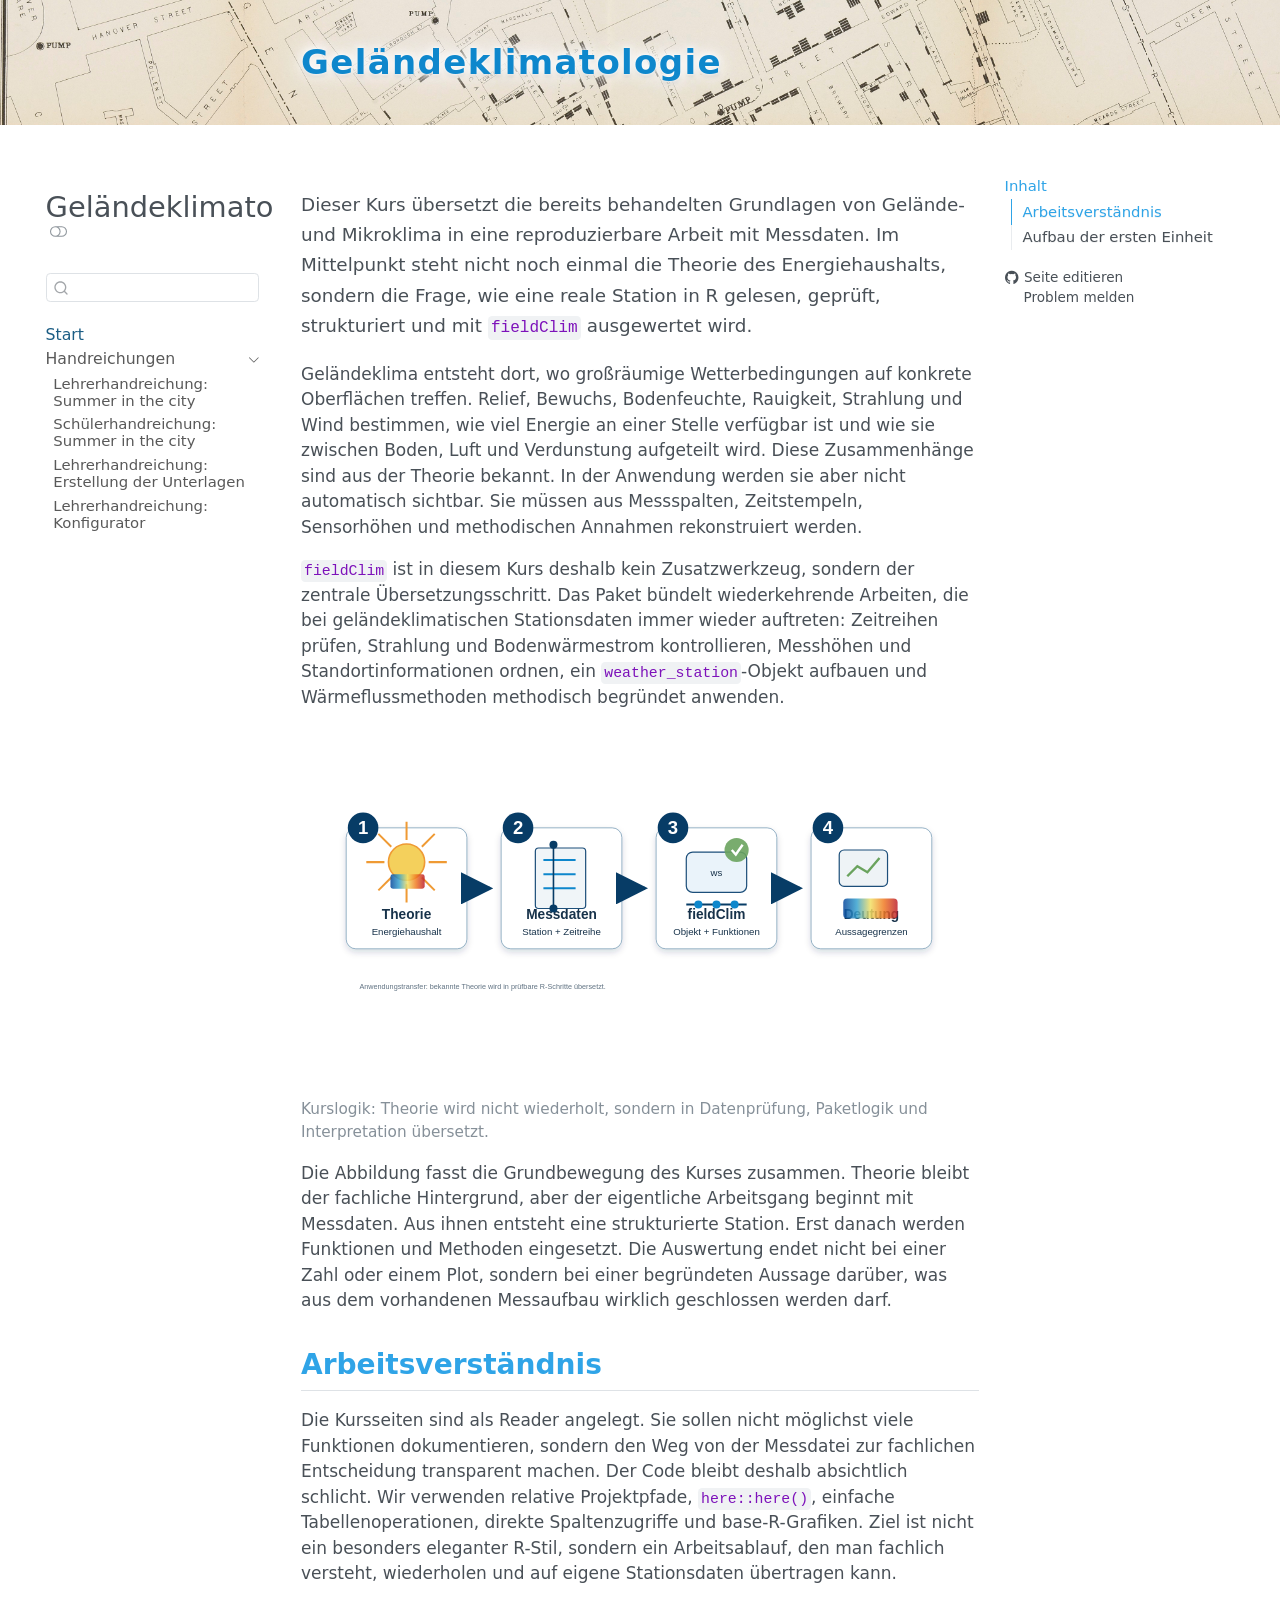
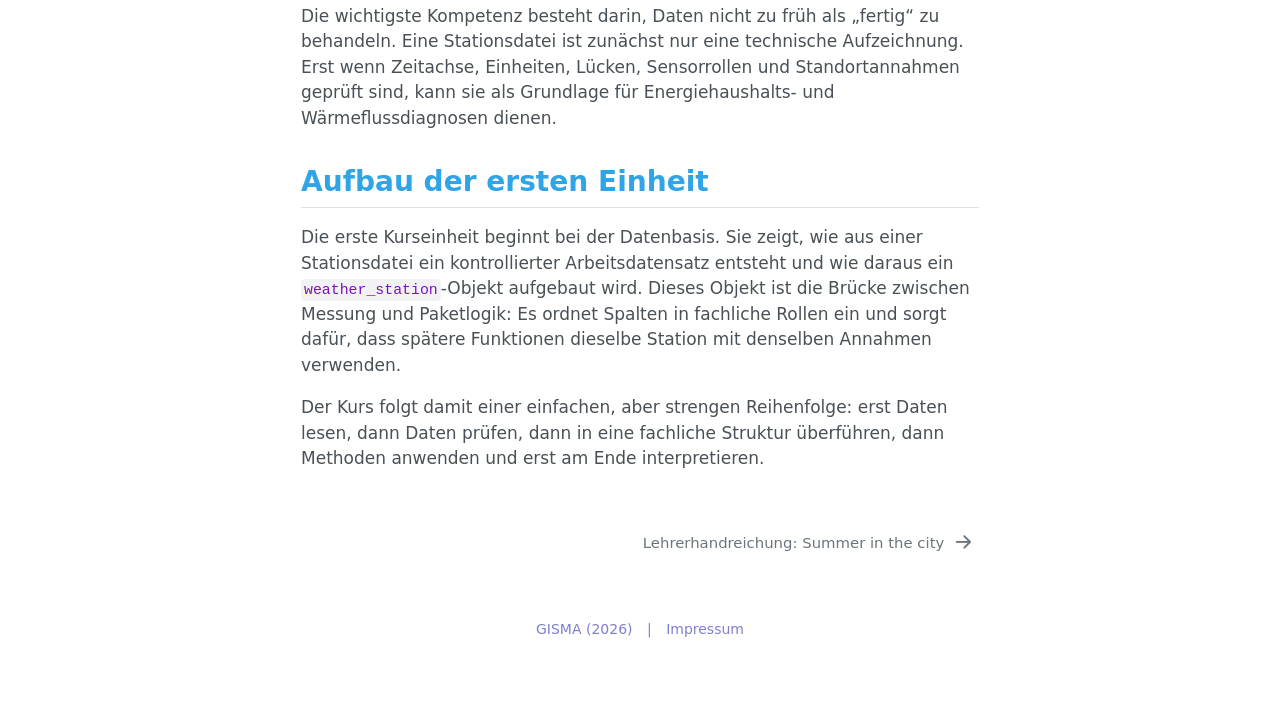
==== docs/index.html @ 9f6db278 "init2" ====
<!DOCTYPE html>
<html xmlns="http://www.w3.org/1999/xhtml" lang="de" xml:lang="de"><head>

<meta charset="utf-8">
<meta name="generator" content="quarto-1.8.26">

<meta name="viewport" content="width=device-width, initial-scale=1.0, user-scalable=yes">


<title>Geländeklimatologie</title>
<style>
code{white-space: pre-wrap;}
span.smallcaps{font-variant: small-caps;}
div.columns{display: flex; gap: min(4vw, 1.5em);}
div.column{flex: auto; overflow-x: auto;}
div.hanging-indent{margin-left: 1.5em; text-indent: -1.5em;}
ul.task-list{list-style: none;}
ul.task-list li input[type="checkbox"] {
  width: 0.8em;
  margin: 0 0.8em 0.2em -1em; /* quarto-specific, see https://github.com/quarto-dev/quarto-cli/issues/4556 */ 
  vertical-align: middle;
}
</style>


<script src="site_libs/quarto-nav/quarto-nav.js"></script>
<script src="site_libs/quarto-nav/headroom.min.js"></script>
<script src="site_libs/clipboard/clipboard.min.js"></script>
<script src="site_libs/quarto-search/autocomplete.umd.js"></script>
<script src="site_libs/quarto-search/fuse.min.js"></script>
<script src="site_libs/quarto-search/quarto-search.js"></script>
<meta name="quarto:offset" content="./">
<link href="./unit01/lehrerhandreichung_inhaltlich.html" rel="next">
<link href=".//images/logo.png" rel="icon" type="image/png">
<script src="site_libs/quarto-html/quarto.js" type="module"></script>
<script src="site_libs/quarto-html/tabsets/tabsets.js" type="module"></script>
<script src="site_libs/quarto-html/axe/axe-check.js" type="module"></script>
<script src="site_libs/quarto-html/popper.min.js"></script>
<script src="site_libs/quarto-html/tippy.umd.min.js"></script>
<script src="site_libs/quarto-html/anchor.min.js"></script>
<link href="site_libs/quarto-html/tippy.css" rel="stylesheet">
<link href="site_libs/quarto-html/quarto-syntax-highlighting-597958c53c93a607afca12fd375c57ed.css" rel="stylesheet" class="quarto-color-scheme" id="quarto-text-highlighting-styles">
<link href="site_libs/quarto-html/quarto-syntax-highlighting-dark-7ac2f9da8c2617a4fdd15004b4601015.css" rel="stylesheet" class="quarto-color-scheme quarto-color-alternate" id="quarto-text-highlighting-styles">
<link href="site_libs/quarto-html/quarto-syntax-highlighting-597958c53c93a607afca12fd375c57ed.css" rel="stylesheet" class="quarto-color-scheme-extra" id="quarto-text-highlighting-styles">
<script src="site_libs/bootstrap/bootstrap.min.js"></script>
<link href="site_libs/bootstrap/bootstrap-icons.css" rel="stylesheet">
<link href="site_libs/bootstrap/bootstrap-ff1c0b2f8310f0453cff04f36a6b9d09.min.css" rel="stylesheet" append-hash="true" class="quarto-color-scheme" id="quarto-bootstrap" data-mode="light">
<link href="site_libs/bootstrap/bootstrap-dark-c491359cee83905d50b347cb1f39f111.min.css" rel="stylesheet" append-hash="true" class="quarto-color-scheme quarto-color-alternate" id="quarto-bootstrap" data-mode="dark">
<link href="site_libs/bootstrap/bootstrap-ff1c0b2f8310f0453cff04f36a6b9d09.min.css" rel="stylesheet" append-hash="true" class="quarto-color-scheme-extra" id="quarto-bootstrap" data-mode="light">
<script id="quarto-search-options" type="application/json">{
  "location": "sidebar",
  "copy-button": false,
  "collapse-after": 3,
  "panel-placement": "start",
  "type": "textbox",
  "limit": 50,
  "keyboard-shortcut": [
    "f",
    "/",
    "s"
  ],
  "language": {
    "search-no-results-text": "Keine Treffer",
    "search-matching-documents-text": "Treffer",
    "search-copy-link-title": "Link in die Suche kopieren",
    "search-hide-matches-text": "Zusätzliche Treffer verbergen",
    "search-more-match-text": "weitere Treffer in diesem Dokument",
    "search-more-matches-text": "weitere Treffer in diesem Dokument",
    "search-clear-button-title": "Zurücksetzen",
    "search-text-placeholder": "",
    "search-detached-cancel-button-title": "Abbrechen",
    "search-submit-button-title": "Abschicken",
    "search-label": "Suchen"
  }
}</script>
<style>

      .quarto-title-block .quarto-title-banner h1,
      .quarto-title-block .quarto-title-banner h2,
      .quarto-title-block .quarto-title-banner h3,
      .quarto-title-block .quarto-title-banner h4,
      .quarto-title-block .quarto-title-banner h5,
      .quarto-title-block .quarto-title-banner h6
      {
        color: black;
      }

      .quarto-title-block .quarto-title-banner {
        color: black;
background-image: url(images/01-splash.jpg);
background-size: cover;
      }
</style>
<style>
  .footer-wrapper {
    position: relative;
  }
  .footer-banner {
    bottom: 0;
    left: 0;
    right: 0;
    height: 75px;
    text-align: center;
    line-height: 75px; /* Vertically centers text within the height */
    color: #0000A5;
    font-size: 14px; /* Smaller font size */
    z-index: 1000;
    overflow: hidden;
    background: url('../images/banner3.png') repeat-x; 
    opacity: 0.5;  /* Makes the image 50% fainter */
    
  }
    
  
  .footer-banner a {
    color: #0000A5; /* Dark red with 80% opacity */
    text-decoration: none;
    padding: 0 10px;
  }

</style>


<link rel="stylesheet" href="css/styles.css">
<meta property="og:title" content="Geländeklimatologie">
<meta property="og:description" content="Geländeklima, Mikroklima und fieldClim">
<meta property="og:image" content="https://ogerhub.github.io/summer-in-the-city/images/01-splash.jpg">
<meta property="og:site_name" content="Geländeklimatologie">
<meta name="twitter:title" content="Geländeklimatologie">
<meta name="twitter:description" content="Geländeklima, Mikroklima und fieldClim">
<meta name="twitter:image" content="https://ogerhub.github.io/summer-in-the-city/images/01-splash.jpg">
<meta name="twitter:creator" content="@gisma">
<meta name="twitter:card" content="summary_large_image">
</head>

<body class="nav-sidebar floating quarto-light"><script id="quarto-html-before-body" type="application/javascript">
    const toggleBodyColorMode = (bsSheetEl) => {
      const mode = bsSheetEl.getAttribute("data-mode");
      const bodyEl = window.document.querySelector("body");
      if (mode === "dark") {
        bodyEl.classList.add("quarto-dark");
        bodyEl.classList.remove("quarto-light");
      } else {
        bodyEl.classList.add("quarto-light");
        bodyEl.classList.remove("quarto-dark");
      }
    }
    const toggleBodyColorPrimary = () => {
      const bsSheetEl = window.document.querySelector("link#quarto-bootstrap:not([rel=disabled-stylesheet])");
      if (bsSheetEl) {
        toggleBodyColorMode(bsSheetEl);
      }
    }
    const setColorSchemeToggle = (alternate) => {
      const toggles = window.document.querySelectorAll('.quarto-color-scheme-toggle');
      for (let i=0; i < toggles.length; i++) {
        const toggle = toggles[i];
        if (toggle) {
          if (alternate) {
            toggle.classList.add("alternate");
          } else {
            toggle.classList.remove("alternate");
          }
        }
      }
    };
    const toggleColorMode = (alternate) => {
      // Switch the stylesheets
      const primaryStylesheets = window.document.querySelectorAll('link.quarto-color-scheme:not(.quarto-color-alternate)');
      const alternateStylesheets = window.document.querySelectorAll('link.quarto-color-scheme.quarto-color-alternate');
      manageTransitions('#quarto-margin-sidebar .nav-link', false);
      if (alternate) {
        // note: dark is layered on light, we don't disable primary!
        enableStylesheet(alternateStylesheets);
        for (const sheetNode of alternateStylesheets) {
          if (sheetNode.id === "quarto-bootstrap") {
            toggleBodyColorMode(sheetNode);
          }
        }
      } else {
        disableStylesheet(alternateStylesheets);
        enableStylesheet(primaryStylesheets)
        toggleBodyColorPrimary();
      }
      manageTransitions('#quarto-margin-sidebar .nav-link', true);
      // Switch the toggles
      setColorSchemeToggle(alternate)
      // Hack to workaround the fact that safari doesn't
      // properly recolor the scrollbar when toggling (#1455)
      if (navigator.userAgent.indexOf('Safari') > 0 && navigator.userAgent.indexOf('Chrome') == -1) {
        manageTransitions("body", false);
        window.scrollTo(0, 1);
        setTimeout(() => {
          window.scrollTo(0, 0);
          manageTransitions("body", true);
        }, 40);
      }
    }
    const disableStylesheet = (stylesheets) => {
      for (let i=0; i < stylesheets.length; i++) {
        const stylesheet = stylesheets[i];
        stylesheet.rel = 'disabled-stylesheet';
      }
    }
    const enableStylesheet = (stylesheets) => {
      for (let i=0; i < stylesheets.length; i++) {
        const stylesheet = stylesheets[i];
        if(stylesheet.rel !== 'stylesheet') { // for Chrome, which will still FOUC without this check
          stylesheet.rel = 'stylesheet';
        }
      }
    }
    const manageTransitions = (selector, allowTransitions) => {
      const els = window.document.querySelectorAll(selector);
      for (let i=0; i < els.length; i++) {
        const el = els[i];
        if (allowTransitions) {
          el.classList.remove('notransition');
        } else {
          el.classList.add('notransition');
        }
      }
    }
    const isFileUrl = () => {
      return window.location.protocol === 'file:';
    }
    const hasAlternateSentinel = () => {
      let styleSentinel = getColorSchemeSentinel();
      if (styleSentinel !== null) {
        return styleSentinel === "alternate";
      } else {
        return false;
      }
    }
    const setStyleSentinel = (alternate) => {
      const value = alternate ? "alternate" : "default";
      if (!isFileUrl()) {
        window.localStorage.setItem("quarto-color-scheme", value);
      } else {
        localAlternateSentinel = value;
      }
    }
    const getColorSchemeSentinel = () => {
      if (!isFileUrl()) {
        const storageValue = window.localStorage.getItem("quarto-color-scheme");
        return storageValue != null ? storageValue : localAlternateSentinel;
      } else {
        return localAlternateSentinel;
      }
    }
    const toggleGiscusIfUsed = (isAlternate, darkModeDefault) => {
      const baseTheme = document.querySelector('#giscus-base-theme')?.value ?? 'light';
      const alternateTheme = document.querySelector('#giscus-alt-theme')?.value ?? 'dark';
      let newTheme = '';
      if(authorPrefersDark) {
        newTheme = isAlternate ? baseTheme : alternateTheme;
      } else {
        newTheme = isAlternate ? alternateTheme : baseTheme;
      }
      const changeGiscusTheme = () => {
        // From: https://github.com/giscus/giscus/issues/336
        const sendMessage = (message) => {
          const iframe = document.querySelector('iframe.giscus-frame');
          if (!iframe) return;
          iframe.contentWindow.postMessage({ giscus: message }, 'https://giscus.app');
        }
        sendMessage({
          setConfig: {
            theme: newTheme
          }
        });
      }
      const isGiscussLoaded = window.document.querySelector('iframe.giscus-frame') !== null;
      if (isGiscussLoaded) {
        changeGiscusTheme();
      }
    };
    const authorPrefersDark = false;
    const darkModeDefault = authorPrefersDark;
      document.querySelector('link#quarto-text-highlighting-styles.quarto-color-scheme-extra').rel = 'disabled-stylesheet';
      document.querySelector('link#quarto-bootstrap.quarto-color-scheme-extra').rel = 'disabled-stylesheet';
    let localAlternateSentinel = darkModeDefault ? 'alternate' : 'default';
    // Dark / light mode switch
    window.quartoToggleColorScheme = () => {
      // Read the current dark / light value
      let toAlternate = !hasAlternateSentinel();
      toggleColorMode(toAlternate);
      setStyleSentinel(toAlternate);
      toggleGiscusIfUsed(toAlternate, darkModeDefault);
      window.dispatchEvent(new Event('resize'));
    };
    // Switch to dark mode if need be
    if (hasAlternateSentinel()) {
      toggleColorMode(true);
    } else {
      toggleColorMode(false);
    }
  </script>

<div id="quarto-search-results"></div>
  <header id="quarto-header" class="headroom fixed-top quarto-banner">
  <nav class="quarto-secondary-nav">
    <div class="container-fluid d-flex">
      <button type="button" class="quarto-btn-toggle btn" data-bs-toggle="collapse" role="button" data-bs-target=".quarto-sidebar-collapse-item" aria-controls="quarto-sidebar" aria-expanded="false" aria-label="Seitenleiste umschalten" onclick="if (window.quartoToggleHeadroom) { window.quartoToggleHeadroom(); }">
        <i class="bi bi-layout-text-sidebar-reverse"></i>
      </button>
        <a class="flex-grow-1 no-decor" role="navigation" data-bs-toggle="collapse" data-bs-target=".quarto-sidebar-collapse-item" aria-controls="quarto-sidebar" aria-expanded="false" aria-label="Seitenleiste umschalten" onclick="if (window.quartoToggleHeadroom) { window.quartoToggleHeadroom(); }">      
          <h1 class="quarto-secondary-nav-title">Geländeklimatologie</h1>
        </a>     
      <button type="button" class="btn quarto-search-button" aria-label="Suchen" onclick="window.quartoOpenSearch();">
        <i class="bi bi-search"></i>
      </button>
    </div>
  </nav>
</header>
<!-- content -->
<header id="title-block-header" class="quarto-title-block default page-columns page-full">
  <div class="quarto-title-banner page-columns page-full">
    <div class="quarto-title column-body">
      <h1 class="title d-none d-lg-block">Geländeklimatologie</h1>
                      </div>
  </div>
    
  
  <div class="quarto-title-meta">

      
    
      
    </div>
    
  
  </header><div id="quarto-content" class="quarto-container page-columns page-rows-contents page-layout-article">
<!-- sidebar -->
  <nav id="quarto-sidebar" class="sidebar collapse collapse-horizontal quarto-sidebar-collapse-item sidebar-navigation floating overflow-auto">
    <div class="pt-lg-2 mt-2 text-left sidebar-header">
    <div class="sidebar-title mb-0 py-0">
      <a href="./">Geländeklimatologie</a> 
        <div class="sidebar-tools-main">
  <a href="" class="quarto-color-scheme-toggle quarto-navigation-tool  px-1" onclick="window.quartoToggleColorScheme(); return false;" title="Dunkelmodus umschalten"><i class="bi"></i></a>
</div>
    </div>
      </div>
        <div class="mt-2 flex-shrink-0 align-items-center">
        <div class="sidebar-search">
        <div id="quarto-search" class="" title="Suchen"></div>
        </div>
        </div>
    <div class="sidebar-menu-container"> 
    <ul class="list-unstyled mt-1">
        <li class="sidebar-item">
  <div class="sidebar-item-container"> 
  <a href="./index.html" class="sidebar-item-text sidebar-link active">
 <span class="menu-text">Start</span></a>
  </div>
</li>
        <li class="sidebar-item sidebar-item-section">
      <div class="sidebar-item-container"> 
            <a class="sidebar-item-text sidebar-link text-start" data-bs-toggle="collapse" data-bs-target="#quarto-sidebar-section-1" role="navigation" aria-expanded="true">
 <span class="menu-text">Handreichungen</span></a>
          <a class="sidebar-item-toggle text-start" data-bs-toggle="collapse" data-bs-target="#quarto-sidebar-section-1" role="navigation" aria-expanded="true" aria-label="Abschnitt umschalten">
            <i class="bi bi-chevron-right ms-2"></i>
          </a> 
      </div>
      <ul id="quarto-sidebar-section-1" class="collapse list-unstyled sidebar-section depth1 show">  
          <li class="sidebar-item">
  <div class="sidebar-item-container"> 
  <a href="./unit01/lehrerhandreichung_inhaltlich.html" class="sidebar-item-text sidebar-link">
 <span class="menu-text">Lehrerhandreichung: Summer in the city</span></a>
  </div>
</li>
          <li class="sidebar-item">
  <div class="sidebar-item-container"> 
  <a href="./unit01/schuelerseite_lst_stadtklima.html" class="sidebar-item-text sidebar-link">
 <span class="menu-text">Schülerhandreichung: Summer in the city</span></a>
  </div>
</li>
          <li class="sidebar-item">
  <div class="sidebar-item-container"> 
  <a href="./unit01/lehrerhandreichung_technisch.html" class="sidebar-item-text sidebar-link">
 <span class="menu-text">Lehrerhandreichung: Erstellung der Unterlagen</span></a>
  </div>
</li>
          <li class="sidebar-item">
  <div class="sidebar-item-container"> 
  <a href="./unit01/konfigurator_lst_paket.html" class="sidebar-item-text sidebar-link">
 <span class="menu-text">Lehrerhandreichung: Konfigurator</span></a>
  </div>
</li>
      </ul>
  </li>
    </ul>
    </div>
</nav>
<div id="quarto-sidebar-glass" class="quarto-sidebar-collapse-item" data-bs-toggle="collapse" data-bs-target=".quarto-sidebar-collapse-item"></div>
<!-- margin-sidebar -->
    <div id="quarto-margin-sidebar" class="sidebar margin-sidebar">
        <nav id="TOC" role="doc-toc" class="toc-active">
    <h2 id="toc-title">Inhalt</h2>
   
  <ul>
  <li><a href="#arbeitsverständnis" id="toc-arbeitsverständnis" class="nav-link active" data-scroll-target="#arbeitsverständnis">Arbeitsverständnis</a></li>
  <li><a href="#aufbau-der-ersten-einheit" id="toc-aufbau-der-ersten-einheit" class="nav-link" data-scroll-target="#aufbau-der-ersten-einheit">Aufbau der ersten Einheit</a></li>
  </ul>
<div class="toc-actions"><ul><li><a href="https://github.com/ogerhub/summer-in-the-city/edit/main/index.qmd" class="toc-action"><i class="bi bi-github"></i>Seite editieren</a></li><li><a href="https://github.com/ogerhub/summer-in-the-city/issues/new" class="toc-action"><i class="bi empty"></i>Problem melden</a></li></ul></div></nav>
    </div>
<!-- main -->
<main class="content quarto-banner-title-block" id="quarto-document-content">






<div class="reader-lead">
<p>Dieser Kurs übersetzt die bereits behandelten Grundlagen von Gelände- und Mikroklima in eine reproduzierbare Arbeit mit Messdaten. Im Mittelpunkt steht nicht noch einmal die Theorie des Energiehaushalts, sondern die Frage, wie eine reale Station in R gelesen, geprüft, strukturiert und mit <code>fieldClim</code> ausgewertet wird.</p>
</div>
<p>Geländeklima entsteht dort, wo großräumige Wetterbedingungen auf konkrete Oberflächen treffen. Relief, Bewuchs, Bodenfeuchte, Rauigkeit, Strahlung und Wind bestimmen, wie viel Energie an einer Stelle verfügbar ist und wie sie zwischen Boden, Luft und Verdunstung aufgeteilt wird. Diese Zusammenhänge sind aus der Theorie bekannt. In der Anwendung werden sie aber nicht automatisch sichtbar. Sie müssen aus Messspalten, Zeitstempeln, Sensorhöhen und methodischen Annahmen rekonstruiert werden.</p>
<p><code>fieldClim</code> ist in diesem Kurs deshalb kein Zusatzwerkzeug, sondern der zentrale Übersetzungsschritt. Das Paket bündelt wiederkehrende Arbeiten, die bei geländeklimatischen Stationsdaten immer wieder auftreten: Zeitreihen prüfen, Strahlung und Bodenwärmestrom kontrollieren, Messhöhen und Standortinformationen ordnen, ein <code>weather_station</code>-Objekt aufbauen und Wärmeflussmethoden methodisch begründet anwenden.</p>
<div class="quarto-figure quarto-figure-center">
<figure class="figure">
<p><img src="images/figures/fig00_kurslogik.svg" class="img-fluid figure-img" style="width:95.0%"></p>
<figcaption>Kurslogik: Theorie wird nicht wiederholt, sondern in Datenprüfung, Paketlogik und Interpretation übersetzt.</figcaption>
</figure>
</div>
<p>Die Abbildung fasst die Grundbewegung des Kurses zusammen. Theorie bleibt der fachliche Hintergrund, aber der eigentliche Arbeitsgang beginnt mit Messdaten. Aus ihnen entsteht eine strukturierte Station. Erst danach werden Funktionen und Methoden eingesetzt. Die Auswertung endet nicht bei einer Zahl oder einem Plot, sondern bei einer begründeten Aussage darüber, was aus dem vorhandenen Messaufbau wirklich geschlossen werden darf.</p>
<section id="arbeitsverständnis" class="level2">
<h2 class="anchored" data-anchor-id="arbeitsverständnis">Arbeitsverständnis</h2>
<p>Die Kursseiten sind als Reader angelegt. Sie sollen nicht möglichst viele Funktionen dokumentieren, sondern den Weg von der Messdatei zur fachlichen Entscheidung transparent machen. Der Code bleibt deshalb absichtlich schlicht. Wir verwenden relative Projektpfade, <code>here::here()</code>, einfache Tabellenoperationen, direkte Spaltenzugriffe und base-R-Grafiken. Ziel ist nicht ein besonders eleganter R-Stil, sondern ein Arbeitsablauf, den man fachlich versteht, wiederholen und auf eigene Stationsdaten übertragen kann.</p>
<p>Die wichtigste Kompetenz besteht darin, Daten nicht zu früh als „fertig“ zu behandeln. Eine Stationsdatei ist zunächst nur eine technische Aufzeichnung. Erst wenn Zeitachse, Einheiten, Lücken, Sensorrollen und Standortannahmen geprüft sind, kann sie als Grundlage für Energiehaushalts- und Wärmeflussdiagnosen dienen.</p>
</section>
<section id="aufbau-der-ersten-einheit" class="level2">
<h2 class="anchored" data-anchor-id="aufbau-der-ersten-einheit">Aufbau der ersten Einheit</h2>
<p>Die erste Kurseinheit beginnt bei der Datenbasis. Sie zeigt, wie aus einer Stationsdatei ein kontrollierter Arbeitsdatensatz entsteht und wie daraus ein <code>weather_station</code>-Objekt aufgebaut wird. Dieses Objekt ist die Brücke zwischen Messung und Paketlogik: Es ordnet Spalten in fachliche Rollen ein und sorgt dafür, dass spätere Funktionen dieselbe Station mit denselben Annahmen verwenden.</p>
<p>Der Kurs folgt damit einer einfachen, aber strengen Reihenfolge: erst Daten lesen, dann Daten prüfen, dann in eine fachliche Struktur überführen, dann Methoden anwenden und erst am Ende interpretieren.</p>


</section>

</main> <!-- /main -->
<div class="footer-banner">

    <a href="https://gisma-courses.github.io/gc/" target="_blank">GISMA (2026)</a> |
    <a href="../unit00/impressum.html" target="_blank">Impressum</a>

</div>


<script id="quarto-html-after-body" type="application/javascript">
  window.document.addEventListener("DOMContentLoaded", function (event) {
    // Ensure there is a toggle, if there isn't float one in the top right
    if (window.document.querySelector('.quarto-color-scheme-toggle') === null) {
      const a = window.document.createElement('a');
      a.classList.add('top-right');
      a.classList.add('quarto-color-scheme-toggle');
      a.href = "";
      a.onclick = function() { try { window.quartoToggleColorScheme(); } catch {} return false; };
      const i = window.document.createElement("i");
      i.classList.add('bi');
      a.appendChild(i);
      window.document.body.appendChild(a);
    }
    setColorSchemeToggle(hasAlternateSentinel())
    const icon = "";
    const anchorJS = new window.AnchorJS();
    anchorJS.options = {
      placement: 'right',
      icon: icon
    };
    anchorJS.add('.anchored');
    const isCodeAnnotation = (el) => {
      for (const clz of el.classList) {
        if (clz.startsWith('code-annotation-')) {                     
          return true;
        }
      }
      return false;
    }
    const onCopySuccess = function(e) {
      // button target
      const button = e.trigger;
      // don't keep focus
      button.blur();
      // flash "checked"
      button.classList.add('code-copy-button-checked');
      var currentTitle = button.getAttribute("title");
      button.setAttribute("title", "Kopiert");
      let tooltip;
      if (window.bootstrap) {
        button.setAttribute("data-bs-toggle", "tooltip");
        button.setAttribute("data-bs-placement", "left");
        button.setAttribute("data-bs-title", "Kopiert");
        tooltip = new bootstrap.Tooltip(button, 
          { trigger: "manual", 
            customClass: "code-copy-button-tooltip",
            offset: [0, -8]});
        tooltip.show();    
      }
      setTimeout(function() {
        if (tooltip) {
          tooltip.hide();
          button.removeAttribute("data-bs-title");
          button.removeAttribute("data-bs-toggle");
          button.removeAttribute("data-bs-placement");
        }
        button.setAttribute("title", currentTitle);
        button.classList.remove('code-copy-button-checked');
      }, 1000);
      // clear code selection
      e.clearSelection();
    }
    const getTextToCopy = function(trigger) {
      const outerScaffold = trigger.parentElement.cloneNode(true);
      const codeEl = outerScaffold.querySelector('code');
      for (const childEl of codeEl.children) {
        if (isCodeAnnotation(childEl)) {
          childEl.remove();
        }
      }
      return codeEl.innerText;
    }
    const clipboard = new window.ClipboardJS('.code-copy-button:not([data-in-quarto-modal])', {
      text: getTextToCopy
    });
    clipboard.on('success', onCopySuccess);
    if (window.document.getElementById('quarto-embedded-source-code-modal')) {
      const clipboardModal = new window.ClipboardJS('.code-copy-button[data-in-quarto-modal]', {
        text: getTextToCopy,
        container: window.document.getElementById('quarto-embedded-source-code-modal')
      });
      clipboardModal.on('success', onCopySuccess);
    }
      var localhostRegex = new RegExp(/^(?:http|https):\/\/localhost\:?[0-9]*\//);
      var mailtoRegex = new RegExp(/^mailto:/);
        var filterRegex = new RegExp("https:\/\/ogerhub\.github\.io\/summer-in-the-city");
      var isInternal = (href) => {
          return filterRegex.test(href) || localhostRegex.test(href) || mailtoRegex.test(href);
      }
      // Inspect non-navigation links and adorn them if external
     var links = window.document.querySelectorAll('a[href]:not(.nav-link):not(.navbar-brand):not(.toc-action):not(.sidebar-link):not(.sidebar-item-toggle):not(.pagination-link):not(.no-external):not([aria-hidden]):not(.dropdown-item):not(.quarto-navigation-tool):not(.about-link)');
      for (var i=0; i<links.length; i++) {
        const link = links[i];
        if (!isInternal(link.href)) {
          // undo the damage that might have been done by quarto-nav.js in the case of
          // links that we want to consider external
          if (link.dataset.originalHref !== undefined) {
            link.href = link.dataset.originalHref;
          }
            // target, if specified
            link.setAttribute("target", "_blank");
            if (link.getAttribute("rel") === null) {
              link.setAttribute("rel", "noopener");
            }
        }
      }
    function tippyHover(el, contentFn, onTriggerFn, onUntriggerFn) {
      const config = {
        allowHTML: true,
        maxWidth: 500,
        delay: 100,
        arrow: false,
        appendTo: function(el) {
            return el.parentElement;
        },
        interactive: true,
        interactiveBorder: 10,
        theme: 'quarto',
        placement: 'bottom-start',
      };
      if (contentFn) {
        config.content = contentFn;
      }
      if (onTriggerFn) {
        config.onTrigger = onTriggerFn;
      }
      if (onUntriggerFn) {
        config.onUntrigger = onUntriggerFn;
      }
      window.tippy(el, config); 
    }
    const noterefs = window.document.querySelectorAll('a[role="doc-noteref"]');
    for (var i=0; i<noterefs.length; i++) {
      const ref = noterefs[i];
      tippyHover(ref, function() {
        // use id or data attribute instead here
        let href = ref.getAttribute('data-footnote-href') || ref.getAttribute('href');
        try { href = new URL(href).hash; } catch {}
        const id = href.replace(/^#\/?/, "");
        const note = window.document.getElementById(id);
        if (note) {
          return note.innerHTML;
        } else {
          return "";
        }
      });
    }
    const xrefs = window.document.querySelectorAll('a.quarto-xref');
    const processXRef = (id, note) => {
      // Strip column container classes
      const stripColumnClz = (el) => {
        el.classList.remove("page-full", "page-columns");
        if (el.children) {
          for (const child of el.children) {
            stripColumnClz(child);
          }
        }
      }
      stripColumnClz(note)
      if (id === null || id.startsWith('sec-')) {
        // Special case sections, only their first couple elements
        const container = document.createElement("div");
        if (note.children && note.children.length > 2) {
          container.appendChild(note.children[0].cloneNode(true));
          for (let i = 1; i < note.children.length; i++) {
            const child = note.children[i];
            if (child.tagName === "P" && child.innerText === "") {
              continue;
            } else {
              container.appendChild(child.cloneNode(true));
              break;
            }
          }
          if (window.Quarto?.typesetMath) {
            window.Quarto.typesetMath(container);
          }
          return container.innerHTML
        } else {
          if (window.Quarto?.typesetMath) {
            window.Quarto.typesetMath(note);
          }
          return note.innerHTML;
        }
      } else {
        // Remove any anchor links if they are present
        const anchorLink = note.querySelector('a.anchorjs-link');
        if (anchorLink) {
          anchorLink.remove();
        }
        if (window.Quarto?.typesetMath) {
          window.Quarto.typesetMath(note);
        }
        if (note.classList.contains("callout")) {
          return note.outerHTML;
        } else {
          return note.innerHTML;
        }
      }
    }
    for (var i=0; i<xrefs.length; i++) {
      const xref = xrefs[i];
      tippyHover(xref, undefined, function(instance) {
        instance.disable();
        let url = xref.getAttribute('href');
        let hash = undefined; 
        if (url.startsWith('#')) {
          hash = url;
        } else {
          try { hash = new URL(url).hash; } catch {}
        }
        if (hash) {
          const id = hash.replace(/^#\/?/, "");
          const note = window.document.getElementById(id);
          if (note !== null) {
            try {
              const html = processXRef(id, note.cloneNode(true));
              instance.setContent(html);
            } finally {
              instance.enable();
              instance.show();
            }
          } else {
            // See if we can fetch this
            fetch(url.split('#')[0])
            .then(res => res.text())
            .then(html => {
              const parser = new DOMParser();
              const htmlDoc = parser.parseFromString(html, "text/html");
              const note = htmlDoc.getElementById(id);
              if (note !== null) {
                const html = processXRef(id, note);
                instance.setContent(html);
              } 
            }).finally(() => {
              instance.enable();
              instance.show();
            });
          }
        } else {
          // See if we can fetch a full url (with no hash to target)
          // This is a special case and we should probably do some content thinning / targeting
          fetch(url)
          .then(res => res.text())
          .then(html => {
            const parser = new DOMParser();
            const htmlDoc = parser.parseFromString(html, "text/html");
            const note = htmlDoc.querySelector('main.content');
            if (note !== null) {
              // This should only happen for chapter cross references
              // (since there is no id in the URL)
              // remove the first header
              if (note.children.length > 0 && note.children[0].tagName === "HEADER") {
                note.children[0].remove();
              }
              const html = processXRef(null, note);
              instance.setContent(html);
            } 
          }).finally(() => {
            instance.enable();
            instance.show();
          });
        }
      }, function(instance) {
      });
    }
        let selectedAnnoteEl;
        const selectorForAnnotation = ( cell, annotation) => {
          let cellAttr = 'data-code-cell="' + cell + '"';
          let lineAttr = 'data-code-annotation="' +  annotation + '"';
          const selector = 'span[' + cellAttr + '][' + lineAttr + ']';
          return selector;
        }
        const selectCodeLines = (annoteEl) => {
          const doc = window.document;
          const targetCell = annoteEl.getAttribute("data-target-cell");
          const targetAnnotation = annoteEl.getAttribute("data-target-annotation");
          const annoteSpan = window.document.querySelector(selectorForAnnotation(targetCell, targetAnnotation));
          const lines = annoteSpan.getAttribute("data-code-lines").split(",");
          const lineIds = lines.map((line) => {
            return targetCell + "-" + line;
          })
          let top = null;
          let height = null;
          let parent = null;
          if (lineIds.length > 0) {
              //compute the position of the single el (top and bottom and make a div)
              const el = window.document.getElementById(lineIds[0]);
              top = el.offsetTop;
              height = el.offsetHeight;
              parent = el.parentElement.parentElement;
            if (lineIds.length > 1) {
              const lastEl = window.document.getElementById(lineIds[lineIds.length - 1]);
              const bottom = lastEl.offsetTop + lastEl.offsetHeight;
              height = bottom - top;
            }
            if (top !== null && height !== null && parent !== null) {
              // cook up a div (if necessary) and position it 
              let div = window.document.getElementById("code-annotation-line-highlight");
              if (div === null) {
                div = window.document.createElement("div");
                div.setAttribute("id", "code-annotation-line-highlight");
                div.style.position = 'absolute';
                parent.appendChild(div);
              }
              div.style.top = top - 2 + "px";
              div.style.height = height + 4 + "px";
              div.style.left = 0;
              let gutterDiv = window.document.getElementById("code-annotation-line-highlight-gutter");
              if (gutterDiv === null) {
                gutterDiv = window.document.createElement("div");
                gutterDiv.setAttribute("id", "code-annotation-line-highlight-gutter");
                gutterDiv.style.position = 'absolute';
                const codeCell = window.document.getElementById(targetCell);
                const gutter = codeCell.querySelector('.code-annotation-gutter');
                gutter.appendChild(gutterDiv);
              }
              gutterDiv.style.top = top - 2 + "px";
              gutterDiv.style.height = height + 4 + "px";
            }
            selectedAnnoteEl = annoteEl;
          }
        };
        const unselectCodeLines = () => {
          const elementsIds = ["code-annotation-line-highlight", "code-annotation-line-highlight-gutter"];
          elementsIds.forEach((elId) => {
            const div = window.document.getElementById(elId);
            if (div) {
              div.remove();
            }
          });
          selectedAnnoteEl = undefined;
        };
          // Handle positioning of the toggle
      window.addEventListener(
        "resize",
        throttle(() => {
          elRect = undefined;
          if (selectedAnnoteEl) {
            selectCodeLines(selectedAnnoteEl);
          }
        }, 10)
      );
      function throttle(fn, ms) {
      let throttle = false;
      let timer;
        return (...args) => {
          if(!throttle) { // first call gets through
              fn.apply(this, args);
              throttle = true;
          } else { // all the others get throttled
              if(timer) clearTimeout(timer); // cancel #2
              timer = setTimeout(() => {
                fn.apply(this, args);
                timer = throttle = false;
              }, ms);
          }
        };
      }
        // Attach click handler to the DT
        const annoteDls = window.document.querySelectorAll('dt[data-target-cell]');
        for (const annoteDlNode of annoteDls) {
          annoteDlNode.addEventListener('click', (event) => {
            const clickedEl = event.target;
            if (clickedEl !== selectedAnnoteEl) {
              unselectCodeLines();
              const activeEl = window.document.querySelector('dt[data-target-cell].code-annotation-active');
              if (activeEl) {
                activeEl.classList.remove('code-annotation-active');
              }
              selectCodeLines(clickedEl);
              clickedEl.classList.add('code-annotation-active');
            } else {
              // Unselect the line
              unselectCodeLines();
              clickedEl.classList.remove('code-annotation-active');
            }
          });
        }
    const findCites = (el) => {
      const parentEl = el.parentElement;
      if (parentEl) {
        const cites = parentEl.dataset.cites;
        if (cites) {
          return {
            el,
            cites: cites.split(' ')
          };
        } else {
          return findCites(el.parentElement)
        }
      } else {
        return undefined;
      }
    };
    var bibliorefs = window.document.querySelectorAll('a[role="doc-biblioref"]');
    for (var i=0; i<bibliorefs.length; i++) {
      const ref = bibliorefs[i];
      const citeInfo = findCites(ref);
      if (citeInfo) {
        tippyHover(citeInfo.el, function() {
          var popup = window.document.createElement('div');
          citeInfo.cites.forEach(function(cite) {
            var citeDiv = window.document.createElement('div');
            citeDiv.classList.add('hanging-indent');
            citeDiv.classList.add('csl-entry');
            var biblioDiv = window.document.getElementById('ref-' + cite);
            if (biblioDiv) {
              citeDiv.innerHTML = biblioDiv.innerHTML;
            }
            popup.appendChild(citeDiv);
          });
          return popup.innerHTML;
        });
      }
    }
  });
  </script>
<nav class="page-navigation">
  <div class="nav-page nav-page-previous">
  </div>
  <div class="nav-page nav-page-next">
      <a href="./unit01/lehrerhandreichung_inhaltlich.html" class="pagination-link" aria-label="Lehrerhandreichung: Summer in the city">
        <span class="nav-page-text">Lehrerhandreichung: Summer in the city</span> <i class="bi bi-arrow-right-short"></i>
      </a>
  </div>
</nav>
</div> <!-- /content -->




<footer class="footer"><div class="nav-footer"><div class="nav-footer-center"><div class="toc-actions d-sm-block d-md-none"><ul><li><a href="https://github.com/ogerhub/summer-in-the-city/edit/main/index.qmd" class="toc-action"><i class="bi bi-github"></i>Seite editieren</a></li><li><a href="https://github.com/ogerhub/summer-in-the-city/issues/new" class="toc-action"><i class="bi empty"></i>Problem melden</a></li></ul></div></div></div></footer></body></html>
---- docs/site_libs/quarto-html/tippy.css ----
.tippy-box[data-animation=fade][data-state=hidden]{opacity:0}[data-tippy-root]{max-width:calc(100vw - 10px)}.tippy-box{position:relative;background-color:#333;color:#fff;border-radius:4px;font-size:14px;line-height:1.4;white-space:normal;outline:0;transition-property:transform,visibility,opacity}.tippy-box[data-placement^=top]>.tippy-arrow{bottom:0}.tippy-box[data-placement^=top]>.tippy-arrow:before{bottom:-7px;left:0;border-width:8px 8px 0;border-top-color:initial;transform-origin:center top}.tippy-box[data-placement^=bottom]>.tippy-arrow{top:0}.tippy-box[data-placement^=bottom]>.tippy-arrow:before{top:-7px;left:0;border-width:0 8px 8px;border-bottom-color:initial;transform-origin:center bottom}.tippy-box[data-placement^=left]>.tippy-arrow{right:0}.tippy-box[data-placement^=left]>.tippy-arrow:before{border-width:8px 0 8px 8px;border-left-color:initial;right:-7px;transform-origin:center left}.tippy-box[data-placement^=right]>.tippy-arrow{left:0}.tippy-box[data-placement^=right]>.tippy-arrow:before{left:-7px;border-width:8px 8px 8px 0;border-right-color:initial;transform-origin:center right}.tippy-box[data-inertia][data-state=visible]{transition-timing-function:cubic-bezier(.54,1.5,.38,1.11)}.tippy-arrow{width:16px;height:16px;color:#333}.tippy-arrow:before{content:"";position:absolute;border-color:transparent;border-style:solid}.tippy-content{position:relative;padding:5px 9px;z-index:1}
---- docs/site_libs/quarto-html/quarto-syntax-highlighting-597958c53c93a607afca12fd375c57ed.css ----
/* quarto syntax highlight colors */
:root {
  --quarto-hl-al-color: #ff5555;
  --quarto-hl-an-color: #6a737d;
  --quarto-hl-at-color: #d73a49;
  --quarto-hl-bn-color: #005cc5;
  --quarto-hl-bu-color: #d73a49;
  --quarto-hl-ch-color: #032f62;
  --quarto-hl-co-color: #6a737d;
  --quarto-hl-cv-color: #6a737d;
  --quarto-hl-cn-color: #005cc5;
  --quarto-hl-cf-color: #d73a49;
  --quarto-hl-dt-color: #d73a49;
  --quarto-hl-dv-color: #005cc5;
  --quarto-hl-do-color: #6a737d;
  --quarto-hl-er-color: #ff5555;
  --quarto-hl-ex-color: #d73a49;
  --quarto-hl-fl-color: #005cc5;
  --quarto-hl-fu-color: #6f42c1;
  --quarto-hl-im-color: #032f62;
  --quarto-hl-in-color: #6a737d;
  --quarto-hl-kw-color: #d73a49;
  --quarto-hl-op-color: #24292e;
  --quarto-hl-pp-color: #d73a49;
  --quarto-hl-re-color: #6a737d;
  --quarto-hl-sc-color: #005cc5;
  --quarto-hl-ss-color: #032f62;
  --quarto-hl-st-color: #032f62;
  --quarto-hl-va-color: #e36209;
  --quarto-hl-vs-color: #032f62;
  --quarto-hl-wa-color: #ff5555;
}

/* other quarto variables */
:root {
  --quarto-font-monospace: SFMono-Regular, Menlo, Monaco, Consolas, "Liberation Mono", "Courier New", monospace;
}

/* syntax highlight based on Pandoc's rules */
pre > code.sourceCode > span {
  color: #24292e;
}

code.sourceCode > span {
  color: #24292e;
}

div.sourceCode,
div.sourceCode pre.sourceCode {
  color: #24292e;
}

/* Normal */
code span {
  color: #24292e;
}

/* Alert */
code span.al {
  font-weight: bold;
  color: #ff5555;
}

/* Annotation */
code span.an {
  color: #6a737d;
}

/* Attribute */
code span.at {
  color: #d73a49;
}

/* BaseN */
code span.bn {
  color: #005cc5;
}

/* BuiltIn */
code span.bu {
  color: #d73a49;
}

/* ControlFlow */
code span.cf {
  color: #d73a49;
}

/* Char */
code span.ch {
  color: #032f62;
}

/* Constant */
code span.cn {
  color: #005cc5;
}

/* Comment */
code span.co {
  color: #6a737d;
}

/* CommentVar */
code span.cv {
  color: #6a737d;
}

/* Documentation */
code span.do {
  color: #6a737d;
}

/* DataType */
code span.dt {
  color: #d73a49;
}

/* DecVal */
code span.dv {
  color: #005cc5;
}

/* Error */
code span.er {
  color: #ff5555;
  text-decoration: underline;
}

/* Extension */
code span.ex {
  font-weight: bold;
  color: #d73a49;
}

/* Float */
code span.fl {
  color: #005cc5;
}

/* Function */
code span.fu {
  color: #6f42c1;
}

/* Import */
code span.im {
  color: #032f62;
}

/* Information */
code span.in {
  color: #6a737d;
}

/* Keyword */
code span.kw {
  color: #d73a49;
}

/* Operator */
code span.op {
  color: #24292e;
}

/* Preprocessor */
code span.pp {
  color: #d73a49;
}

/* RegionMarker */
code span.re {
  color: #6a737d;
}

/* SpecialChar */
code span.sc {
  color: #005cc5;
}

/* SpecialString */
code span.ss {
  color: #032f62;
}

/* String */
code span.st {
  color: #032f62;
}

/* Variable */
code span.va {
  color: #e36209;
}

/* VerbatimString */
code span.vs {
  color: #032f62;
}

/* Warning */
code span.wa {
  color: #ff5555;
}

.prevent-inlining {
  content: "</";
}

/*# sourceMappingURL=66e7f55fcf14ffca7aa1b791d8228cd1.css.map */
---- docs/site_libs/quarto-html/quarto-syntax-highlighting-dark-7ac2f9da8c2617a4fdd15004b4601015.css ----
/* quarto syntax highlight colors */
:root {
  --quarto-hl-al-color: #ff5555;
  --quarto-hl-an-color: #6a737d;
  --quarto-hl-at-color: #f97583;
  --quarto-hl-bn-color: #79b8ff;
  --quarto-hl-bu-color: #f97583;
  --quarto-hl-ch-color: #9ecbff;
  --quarto-hl-co-color: #6a737d;
  --quarto-hl-cv-color: #6a737d;
  --quarto-hl-cn-color: #79b8ff;
  --quarto-hl-cf-color: #f97583;
  --quarto-hl-dt-color: #f97583;
  --quarto-hl-dv-color: #79b8ff;
  --quarto-hl-do-color: #6a737d;
  --quarto-hl-er-color: #ff5555;
  --quarto-hl-ex-color: #f97583;
  --quarto-hl-fl-color: #79b8ff;
  --quarto-hl-fu-color: #b392f0;
  --quarto-hl-im-color: #9ecbff;
  --quarto-hl-in-color: #6a737d;
  --quarto-hl-kw-color: #f97583;
  --quarto-hl-op-color: #e1e4e8;
  --quarto-hl-pp-color: #f97583;
  --quarto-hl-re-color: #6a737d;
  --quarto-hl-sc-color: #79b8ff;
  --quarto-hl-ss-color: #9ecbff;
  --quarto-hl-st-color: #9ecbff;
  --quarto-hl-va-color: #ffab70;
  --quarto-hl-vs-color: #9ecbff;
  --quarto-hl-wa-color: #ff5555;
}

/* other quarto variables */
:root {
  --quarto-font-monospace: SFMono-Regular, Menlo, Monaco, Consolas, "Liberation Mono", "Courier New", monospace;
}

/* syntax highlight based on Pandoc's rules */
pre > code.sourceCode > span {
  color: #e1e4e8;
}

code.sourceCode > span {
  color: #e1e4e8;
}

div.sourceCode,
div.sourceCode pre.sourceCode {
  color: #e1e4e8;
}

/* Normal */
code span {
  color: #e1e4e8;
}

/* Alert */
code span.al {
  font-weight: bold;
  color: #ff5555;
}

/* Annotation */
code span.an {
  color: #6a737d;
}

/* Attribute */
code span.at {
  color: #f97583;
}

/* BaseN */
code span.bn {
  color: #79b8ff;
}

/* BuiltIn */
code span.bu {
  color: #f97583;
}

/* ControlFlow */
code span.cf {
  color: #f97583;
}

/* Char */
code span.ch {
  color: #9ecbff;
}

/* Constant */
code span.cn {
  color: #79b8ff;
}

/* Comment */
code span.co {
  color: #6a737d;
}

/* CommentVar */
code span.cv {
  color: #6a737d;
}

/* Documentation */
code span.do {
  color: #6a737d;
}

/* DataType */
code span.dt {
  color: #f97583;
}

/* DecVal */
code span.dv {
  color: #79b8ff;
}

/* Error */
code span.er {
  color: #ff5555;
  text-decoration: underline;
}

/* Extension */
code span.ex {
  font-weight: bold;
  color: #f97583;
}

/* Float */
code span.fl {
  color: #79b8ff;
}

/* Function */
code span.fu {
  color: #b392f0;
}

/* Import */
code span.im {
  color: #9ecbff;
}

/* Information */
code span.in {
  color: #6a737d;
}

/* Keyword */
code span.kw {
  color: #f97583;
}

/* Operator */
code span.op {
  color: #e1e4e8;
}

/* Preprocessor */
code span.pp {
  color: #f97583;
}

/* RegionMarker */
code span.re {
  color: #6a737d;
}

/* SpecialChar */
code span.sc {
  color: #79b8ff;
}

/* SpecialString */
code span.ss {
  color: #9ecbff;
}

/* String */
code span.st {
  color: #9ecbff;
}

/* Variable */
code span.va {
  color: #ffab70;
}

/* VerbatimString */
code span.vs {
  color: #9ecbff;
}

/* Warning */
code span.wa {
  color: #ff5555;
}

.prevent-inlining {
  content: "</";
}

/*# sourceMappingURL=f7c3b34e0767f56bcc0dac828c015d68.css.map */
---- docs/site_libs/quarto-html/quarto-syntax-highlighting-597958c53c93a607afca12fd375c57ed.css ----
/* quarto syntax highlight colors */
:root {
  --quarto-hl-al-color: #ff5555;
  --quarto-hl-an-color: #6a737d;
  --quarto-hl-at-color: #d73a49;
  --quarto-hl-bn-color: #005cc5;
  --quarto-hl-bu-color: #d73a49;
  --quarto-hl-ch-color: #032f62;
  --quarto-hl-co-color: #6a737d;
  --quarto-hl-cv-color: #6a737d;
  --quarto-hl-cn-color: #005cc5;
  --quarto-hl-cf-color: #d73a49;
  --quarto-hl-dt-color: #d73a49;
  --quarto-hl-dv-color: #005cc5;
  --quarto-hl-do-color: #6a737d;
  --quarto-hl-er-color: #ff5555;
  --quarto-hl-ex-color: #d73a49;
  --quarto-hl-fl-color: #005cc5;
  --quarto-hl-fu-color: #6f42c1;
  --quarto-hl-im-color: #032f62;
  --quarto-hl-in-color: #6a737d;
  --quarto-hl-kw-color: #d73a49;
  --quarto-hl-op-color: #24292e;
  --quarto-hl-pp-color: #d73a49;
  --quarto-hl-re-color: #6a737d;
  --quarto-hl-sc-color: #005cc5;
  --quarto-hl-ss-color: #032f62;
  --quarto-hl-st-color: #032f62;
  --quarto-hl-va-color: #e36209;
  --quarto-hl-vs-color: #032f62;
  --quarto-hl-wa-color: #ff5555;
}

/* other quarto variables */
:root {
  --quarto-font-monospace: SFMono-Regular, Menlo, Monaco, Consolas, "Liberation Mono", "Courier New", monospace;
}

/* syntax highlight based on Pandoc's rules */
pre > code.sourceCode > span {
  color: #24292e;
}

code.sourceCode > span {
  color: #24292e;
}

div.sourceCode,
div.sourceCode pre.sourceCode {
  color: #24292e;
}

/* Normal */
code span {
  color: #24292e;
}

/* Alert */
code span.al {
  font-weight: bold;
  color: #ff5555;
}

/* Annotation */
code span.an {
  color: #6a737d;
}

/* Attribute */
code span.at {
  color: #d73a49;
}

/* BaseN */
code span.bn {
  color: #005cc5;
}

/* BuiltIn */
code span.bu {
  color: #d73a49;
}

/* ControlFlow */
code span.cf {
  color: #d73a49;
}

/* Char */
code span.ch {
  color: #032f62;
}

/* Constant */
code span.cn {
  color: #005cc5;
}

/* Comment */
code span.co {
  color: #6a737d;
}

/* CommentVar */
code span.cv {
  color: #6a737d;
}

/* Documentation */
code span.do {
  color: #6a737d;
}

/* DataType */
code span.dt {
  color: #d73a49;
}

/* DecVal */
code span.dv {
  color: #005cc5;
}

/* Error */
code span.er {
  color: #ff5555;
  text-decoration: underline;
}

/* Extension */
code span.ex {
  font-weight: bold;
  color: #d73a49;
}

/* Float */
code span.fl {
  color: #005cc5;
}

/* Function */
code span.fu {
  color: #6f42c1;
}

/* Import */
code span.im {
  color: #032f62;
}

/* Information */
code span.in {
  color: #6a737d;
}

/* Keyword */
code span.kw {
  color: #d73a49;
}

/* Operator */
code span.op {
  color: #24292e;
}

/* Preprocessor */
code span.pp {
  color: #d73a49;
}

/* RegionMarker */
code span.re {
  color: #6a737d;
}

/* SpecialChar */
code span.sc {
  color: #005cc5;
}

/* SpecialString */
code span.ss {
  color: #032f62;
}

/* String */
code span.st {
  color: #032f62;
}

/* Variable */
code span.va {
  color: #e36209;
}

/* VerbatimString */
code span.vs {
  color: #032f62;
}

/* Warning */
code span.wa {
  color: #ff5555;
}

.prevent-inlining {
  content: "</";
}

/*# sourceMappingURL=66e7f55fcf14ffca7aa1b791d8228cd1.css.map */
---- docs/css/styles.css ----
.sidebar-logo {
  max-width: 150px;
}

.sidebar-title {
  font-size: 1.7rem;
}

.platform-table td {
  vertical-align: middle;
}

.platform-table td > div.sourceCode {
  margin-top: 0.3rem;
  margin-bottom: 0.3rem;
}



.infobox {
  padding: 1em 1em 1em 4em;
  margin-bottom: 10px;
  border: 2px solid lightblue;
  color: black;
  border-radius: 3px;
  background: #FFFFFF 5px center/3em no-repeat;
}

.successbox {
  padding: 1em 1em 1em 4em;
  margin-bottom: 10px;
  border: 2px solid #12C012;
  color: black;
  border-radius: 3px;
  background: #FFFFFF 5px center/3em no-repeat;
}

.cautionbox {
  padding: 1em 1em 1em 4em;
  margin-bottom: 10px;
  border: 2px solid red;
  color: orange;
  border-radius: 3px;
  background: #FFFFFF 5px center/3em no-repeat;
}

.warning{
  padding: 1em 1em 1em 4em;
  margin-bottom: 5px;
  color: red;
  font-style: italic;

}
.info {
  background-image: url("../images/info.png");
}
.ginfo {
  background-image: url("../images/ginfo.png");
}
.caution {
  background-image: url("../images/danger.png");
}

.fire {
  background-image: url("../images/fire.png");
}

.test {
  background-image: url("../images/test.png");
}

.ok {
  background-image: url("../images/ok.png");
}

.wt {
  background-image: url("../images/whereto.png");
}

.quarto-title-block .quarto-title-banner h1.title {
  color: #0E87CC;
  font-weight: 800;
  letter-spacing: 0.04em;

  background: transparent;
  border: none;
  box-shadow: none;
  padding: 0;

  -webkit-text-stroke: 0;

  text-shadow:
    0 0 3px rgba(255, 255, 255, 1),
    0 0 7px rgba(255, 255, 255, 1),
    0 0 13px rgba(255, 255, 255, 0.95),
    0 0 22px rgba(255, 255, 255, 0.85),
    0 0 36px rgba(255, 255, 255, 0.65),
    0 0 54px rgba(255, 255, 255, 0.42),
    0 0 78px rgba(255, 255, 255, 0.25),
    0 2px 4px rgba(0, 0, 0, 0.35);
}

/* --- Reader/course additions: restrained, compatible with existing style --- */
.reader-lead {
  font-size: 1.08rem;
  line-height: 1.65;
  margin-bottom: 1.2rem;
}

.concept-bridge {
  border-left: 4px solid #0E87CC;
  background: #f6f9fc;
  padding: 1rem 1.2rem;
  margin: 1.2rem 0 1.5rem 0;
}

.figure-note {
  color: #5b6670;
  font-size: 0.95rem;
  margin-top: -0.4rem;
}

.method-table td, .method-table th {
  vertical-align: top;
}
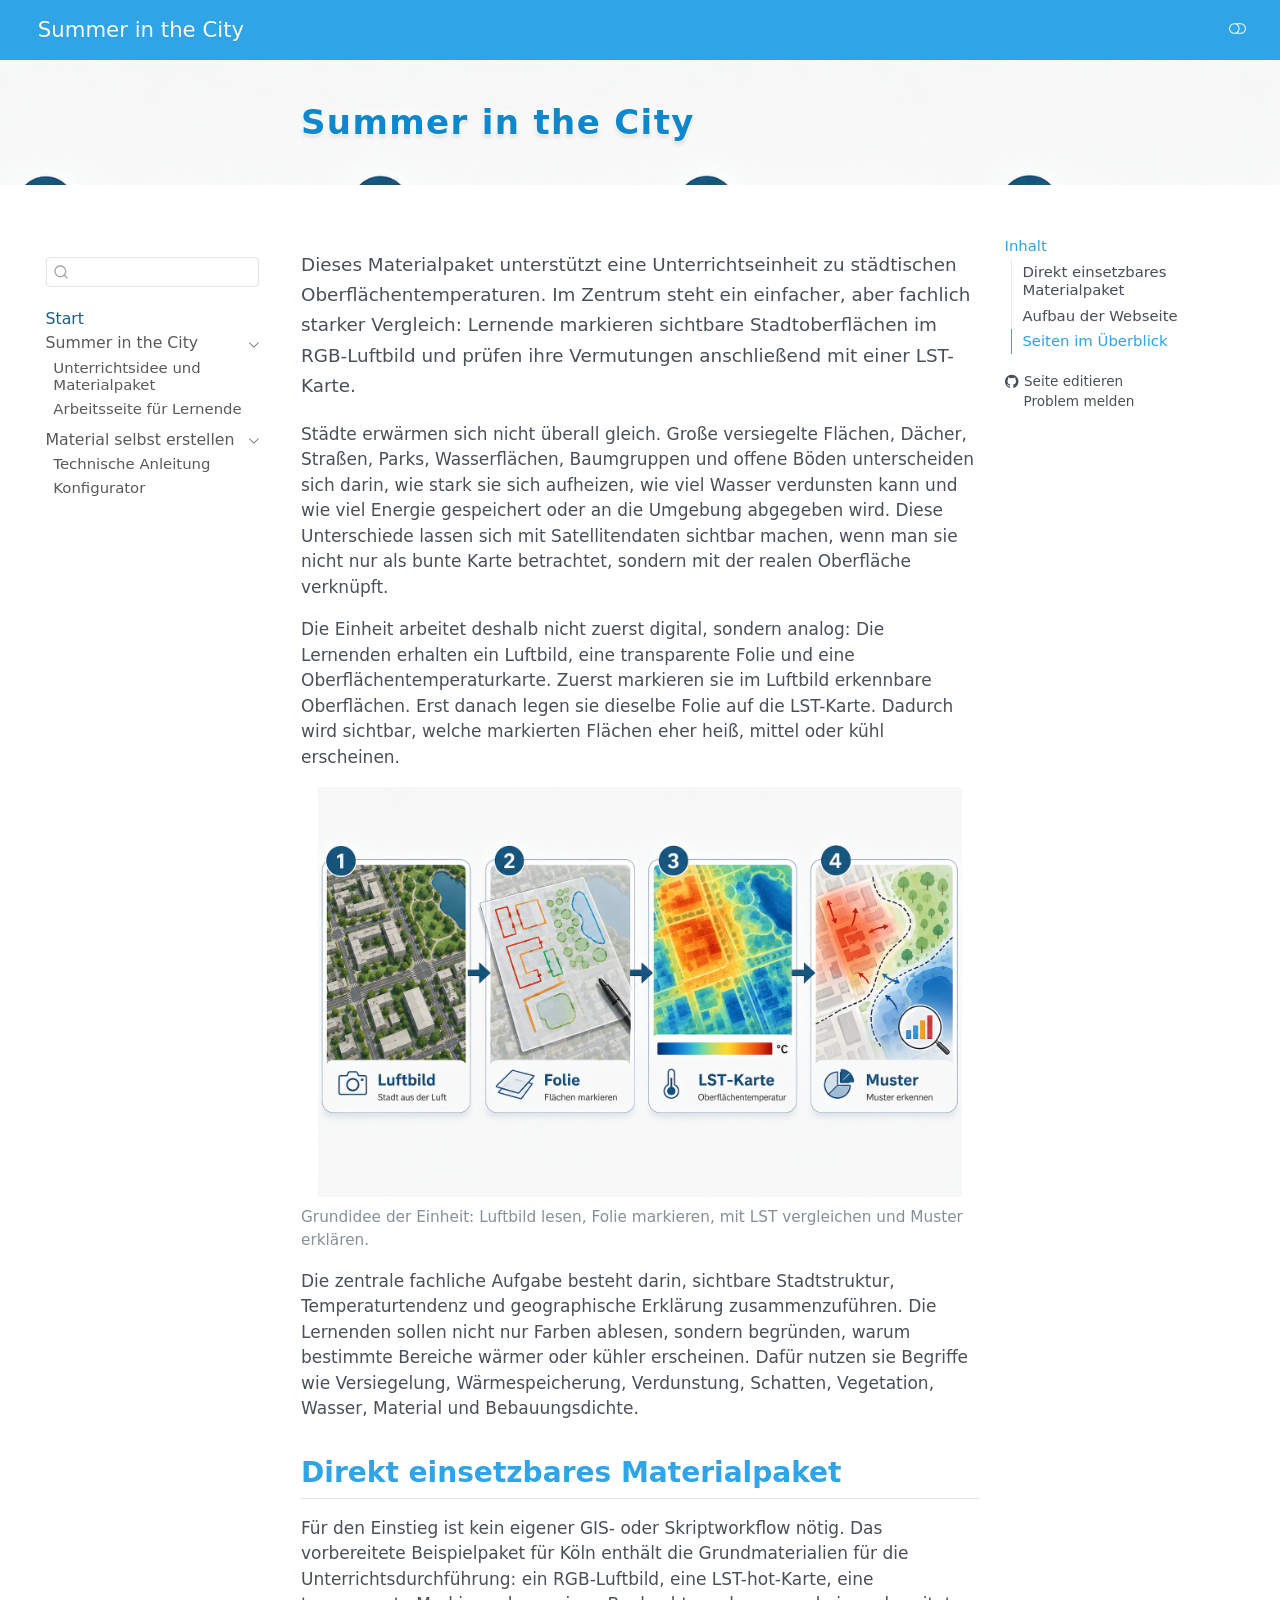
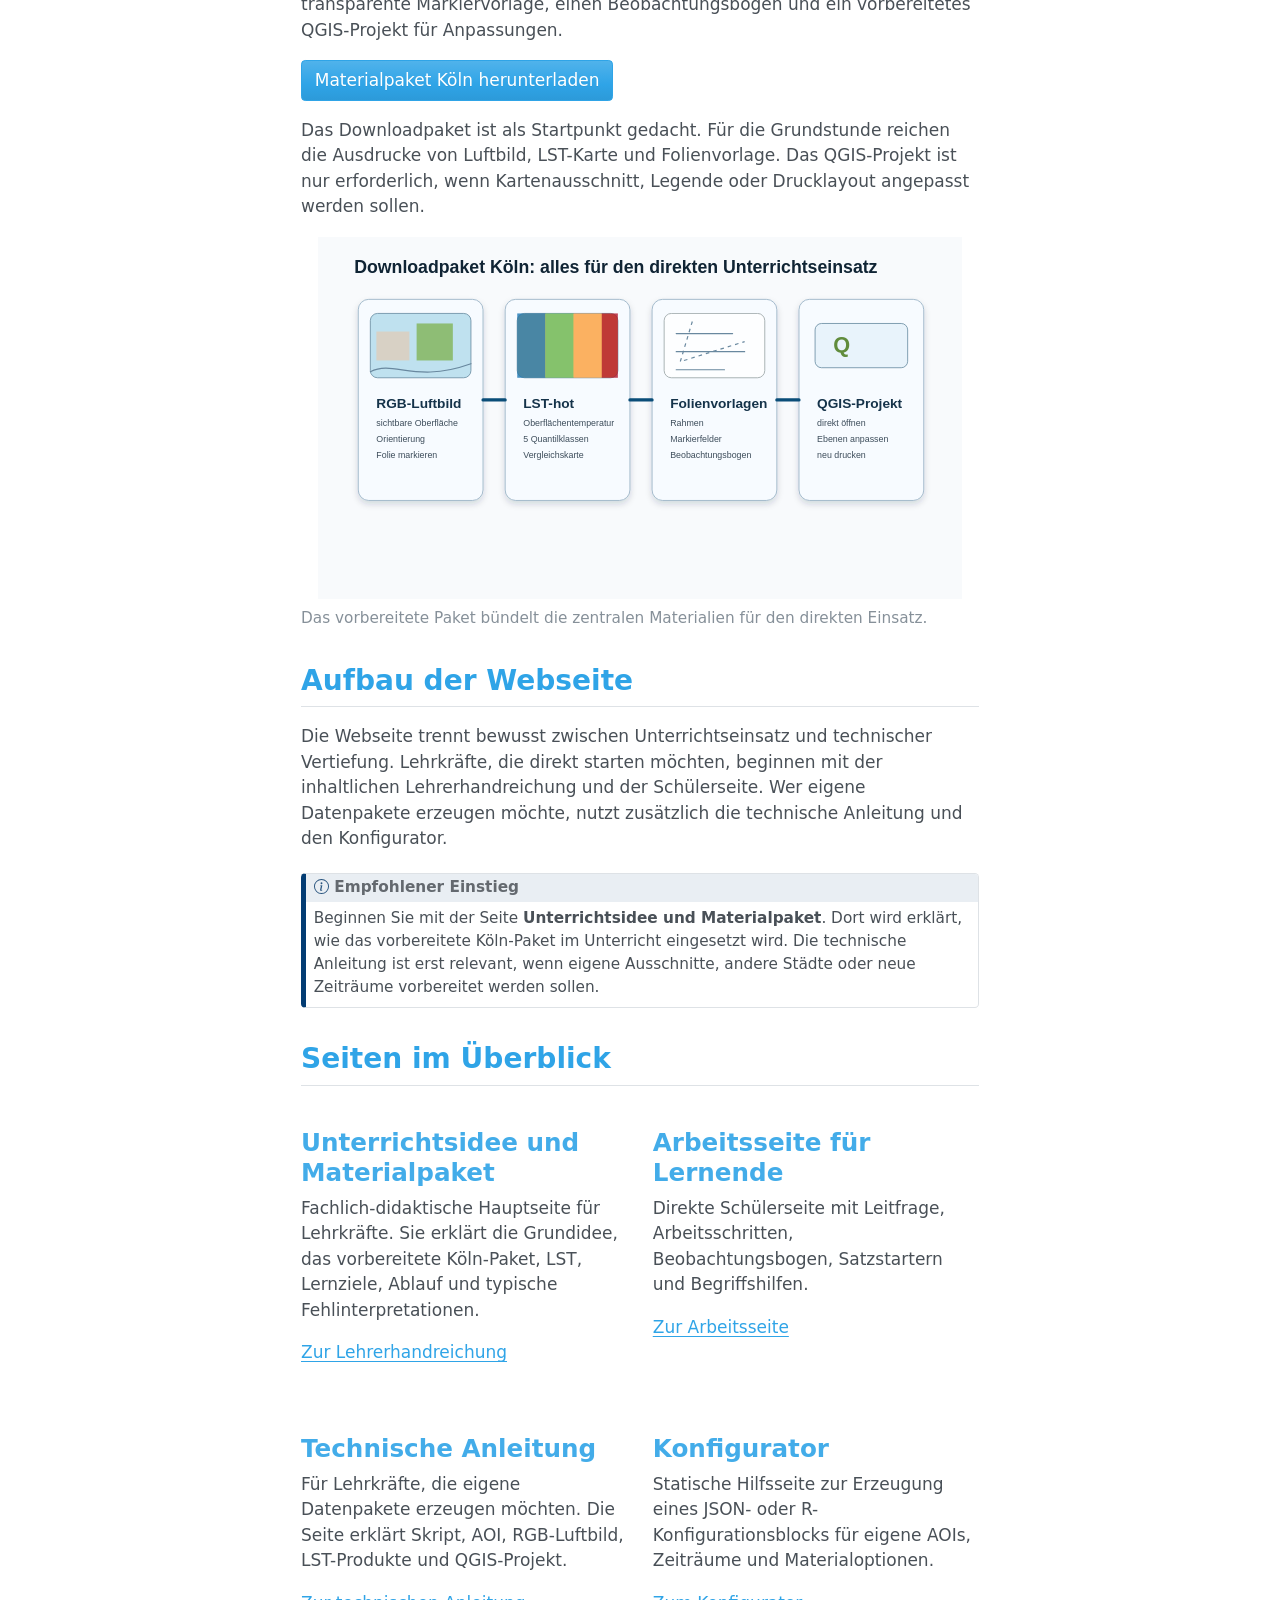
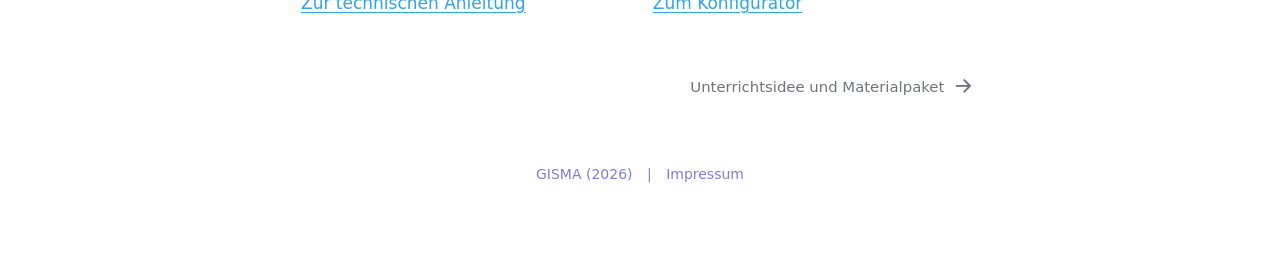
==== commit 36a09ed5: "init3" ====
--- a/docs/index.html
+++ b/docs/index.html
@@ -7,7 +7,7 @@
 <meta name="viewport" content="width=device-width, initial-scale=1.0, user-scalable=yes">
 
 
-<title>Geländeklimatologie</title>
+<title>Summer in the City</title>
 <style>
 code{white-space: pre-wrap;}
 span.smallcaps{font-variant: small-caps;}
@@ -30,8 +30,8 @@
 <script src="site_libs/quarto-search/fuse.min.js"></script>
 <script src="site_libs/quarto-search/quarto-search.js"></script>
 <meta name="quarto:offset" content="./">
-<link href="./unit01/lehrerhandreichung_inhaltlich.html" rel="next">
-<link href=".//images/logo.png" rel="icon" type="image/png">
+<link href="./pages/lehrerhandreichung_inhaltlich.html" rel="next">
+<link href="./images/logo.png" rel="icon" type="image/png">
 <script src="site_libs/quarto-html/quarto.js" type="module"></script>
 <script src="site_libs/quarto-html/tabsets/tabsets.js" type="module"></script>
 <script src="site_libs/quarto-html/axe/axe-check.js" type="module"></script>
@@ -44,9 +44,9 @@
 <link href="site_libs/quarto-html/quarto-syntax-highlighting-597958c53c93a607afca12fd375c57ed.css" rel="stylesheet" class="quarto-color-scheme-extra" id="quarto-text-highlighting-styles">
 <script src="site_libs/bootstrap/bootstrap.min.js"></script>
 <link href="site_libs/bootstrap/bootstrap-icons.css" rel="stylesheet">
-<link href="site_libs/bootstrap/bootstrap-ff1c0b2f8310f0453cff04f36a6b9d09.min.css" rel="stylesheet" append-hash="true" class="quarto-color-scheme" id="quarto-bootstrap" data-mode="light">
-<link href="site_libs/bootstrap/bootstrap-dark-c491359cee83905d50b347cb1f39f111.min.css" rel="stylesheet" append-hash="true" class="quarto-color-scheme quarto-color-alternate" id="quarto-bootstrap" data-mode="dark">
-<link href="site_libs/bootstrap/bootstrap-ff1c0b2f8310f0453cff04f36a6b9d09.min.css" rel="stylesheet" append-hash="true" class="quarto-color-scheme-extra" id="quarto-bootstrap" data-mode="light">
+<link href="site_libs/bootstrap/bootstrap-c6646289762f395b9cc6bc388016c044.min.css" rel="stylesheet" append-hash="true" class="quarto-color-scheme" id="quarto-bootstrap" data-mode="light">
+<link href="site_libs/bootstrap/bootstrap-dark-d45f06deb8b85394c8ea82790f6ad26e.min.css" rel="stylesheet" append-hash="true" class="quarto-color-scheme quarto-color-alternate" id="quarto-bootstrap" data-mode="dark">
+<link href="site_libs/bootstrap/bootstrap-c6646289762f395b9cc6bc388016c044.min.css" rel="stylesheet" append-hash="true" class="quarto-color-scheme-extra" id="quarto-bootstrap" data-mode="light">
 <script id="quarto-search-options" type="application/json">{
   "location": "sidebar",
   "copy-button": false,
@@ -87,7 +87,7 @@
 
       .quarto-title-block .quarto-title-banner {
         color: black;
-background-image: url(images/01-splash.jpg);
+background-image: url(images/figures/fig01_projektidee.png);
 background-size: cover;
       }
 </style>
@@ -122,18 +122,22 @@
 
 
 <link rel="stylesheet" href="css/styles.css">
-<meta property="og:title" content="Geländeklimatologie">
-<meta property="og:description" content="Geländeklima, Mikroklima und fieldClim">
-<meta property="og:image" content="https://ogerhub.github.io/summer-in-the-city/images/01-splash.jpg">
-<meta property="og:site_name" content="Geländeklimatologie">
-<meta name="twitter:title" content="Geländeklimatologie">
-<meta name="twitter:description" content="Geländeklima, Mikroklima und fieldClim">
-<meta name="twitter:image" content="https://ogerhub.github.io/summer-in-the-city/images/01-splash.jpg">
+<meta property="og:title" content="Summer in the City">
+<meta property="og:description" content="Unterrichtsmaterial zu städtischen Oberflächentemperaturen mit Luftbild, Folie und LST-Karte">
+<meta property="og:image" content="https://ogerhub.github.io/summer-in-the-city/images/figures/fig01_projektidee.png">
+<meta property="og:site_name" content="Summer in the City">
+<meta property="og:image:height" content="1001">
+<meta property="og:image:width" content="1572">
+<meta name="twitter:title" content="Summer in the City">
+<meta name="twitter:description" content="Unterrichtsmaterial zu städtischen Oberflächentemperaturen mit Luftbild, Folie und LST-Karte">
+<meta name="twitter:image" content="https://ogerhub.github.io/summer-in-the-city/images/figures/fig01_projektidee.png">
 <meta name="twitter:creator" content="@gisma">
+<meta name="twitter:image-height" content="1001">
+<meta name="twitter:image-width" content="1572">
 <meta name="twitter:card" content="summary_large_image">
 </head>
 
-<body class="nav-sidebar floating quarto-light"><script id="quarto-html-before-body" type="application/javascript">
+<body class="nav-sidebar floating nav-fixed quarto-light"><script id="quarto-html-before-body" type="application/javascript">
     const toggleBodyColorMode = (bsSheetEl) => {
       const mode = bsSheetEl.getAttribute("data-mode");
       const bodyEl = window.document.querySelector("body");
@@ -299,13 +303,29 @@
 
 <div id="quarto-search-results"></div>
   <header id="quarto-header" class="headroom fixed-top quarto-banner">
+    <nav class="navbar navbar-expand-lg " data-bs-theme="dark">
+      <div class="navbar-container container-fluid">
+      <div class="navbar-brand-container mx-auto">
+    <a href="./index.html" class="navbar-brand navbar-brand-logo">
+    <img src="./images/logo.png" alt="" class="navbar-logo light-content">
+    <img src="./images/logo.png" alt="" class="navbar-logo dark-content">
+    </a>
+    <a class="navbar-brand" href="./index.html">
+    <span class="navbar-title">Summer in the City</span>
+    </a>
+  </div>
+        <div class="quarto-navbar-tools tools-end">
+  <a href="" class="quarto-color-scheme-toggle quarto-navigation-tool  px-1" onclick="window.quartoToggleColorScheme(); return false;" title="Dunkelmodus umschalten"><i class="bi"></i></a>
+</div>
+      </div> <!-- /container-fluid -->
+    </nav>
   <nav class="quarto-secondary-nav">
     <div class="container-fluid d-flex">
       <button type="button" class="quarto-btn-toggle btn" data-bs-toggle="collapse" role="button" data-bs-target=".quarto-sidebar-collapse-item" aria-controls="quarto-sidebar" aria-expanded="false" aria-label="Seitenleiste umschalten" onclick="if (window.quartoToggleHeadroom) { window.quartoToggleHeadroom(); }">
         <i class="bi bi-layout-text-sidebar-reverse"></i>
       </button>
         <a class="flex-grow-1 no-decor" role="navigation" data-bs-toggle="collapse" data-bs-target=".quarto-sidebar-collapse-item" aria-controls="quarto-sidebar" aria-expanded="false" aria-label="Seitenleiste umschalten" onclick="if (window.quartoToggleHeadroom) { window.quartoToggleHeadroom(); }">      
-          <h1 class="quarto-secondary-nav-title">Geländeklimatologie</h1>
+          <h1 class="quarto-secondary-nav-title">Summer in the City</h1>
         </a>     
       <button type="button" class="btn quarto-search-button" aria-label="Suchen" onclick="window.quartoOpenSearch();">
         <i class="bi bi-search"></i>
@@ -317,7 +337,7 @@
 <header id="title-block-header" class="quarto-title-block default page-columns page-full">
   <div class="quarto-title-banner page-columns page-full">
     <div class="quarto-title column-body">
-      <h1 class="title d-none d-lg-block">Geländeklimatologie</h1>
+      <h1 class="title d-none d-lg-block">Summer in the City</h1>
                       </div>
   </div>
     
@@ -330,17 +350,9 @@
     </div>
     
   
-  </header><div id="quarto-content" class="quarto-container page-columns page-rows-contents page-layout-article">
+  </header><div id="quarto-content" class="quarto-container page-columns page-rows-contents page-layout-article page-navbar">
 <!-- sidebar -->
   <nav id="quarto-sidebar" class="sidebar collapse collapse-horizontal quarto-sidebar-collapse-item sidebar-navigation floating overflow-auto">
-    <div class="pt-lg-2 mt-2 text-left sidebar-header">
-    <div class="sidebar-title mb-0 py-0">
-      <a href="./">Geländeklimatologie</a> 
-        <div class="sidebar-tools-main">
-  <a href="" class="quarto-color-scheme-toggle quarto-navigation-tool  px-1" onclick="window.quartoToggleColorScheme(); return false;" title="Dunkelmodus umschalten"><i class="bi"></i></a>
-</div>
-    </div>
-      </div>
         <div class="mt-2 flex-shrink-0 align-items-center">
         <div class="sidebar-search">
         <div id="quarto-search" class="" title="Suchen"></div>
@@ -357,7 +369,7 @@
         <li class="sidebar-item sidebar-item-section">
       <div class="sidebar-item-container"> 
             <a class="sidebar-item-text sidebar-link text-start" data-bs-toggle="collapse" data-bs-target="#quarto-sidebar-section-1" role="navigation" aria-expanded="true">
- <span class="menu-text">Handreichungen</span></a>
+ <span class="menu-text">Summer in the City</span></a>
           <a class="sidebar-item-toggle text-start" data-bs-toggle="collapse" data-bs-target="#quarto-sidebar-section-1" role="navigation" aria-expanded="true" aria-label="Abschnitt umschalten">
             <i class="bi bi-chevron-right ms-2"></i>
           </a> 
@@ -365,26 +377,37 @@
       <ul id="quarto-sidebar-section-1" class="collapse list-unstyled sidebar-section depth1 show">  
           <li class="sidebar-item">
   <div class="sidebar-item-container"> 
-  <a href="./unit01/lehrerhandreichung_inhaltlich.html" class="sidebar-item-text sidebar-link">
- <span class="menu-text">Lehrerhandreichung: Summer in the city</span></a>
+  <a href="./pages/lehrerhandreichung_inhaltlich.html" class="sidebar-item-text sidebar-link">
+ <span class="menu-text">Unterrichtsidee und Materialpaket</span></a>
   </div>
 </li>
           <li class="sidebar-item">
   <div class="sidebar-item-container"> 
-  <a href="./unit01/schuelerseite_lst_stadtklima.html" class="sidebar-item-text sidebar-link">
- <span class="menu-text">Schülerhandreichung: Summer in the city</span></a>
+  <a href="./pages/schuelerseite_lst_stadtklima.html" class="sidebar-item-text sidebar-link">
+ <span class="menu-text">Arbeitsseite für Lernende</span></a>
+  </div>
+</li>
+      </ul>
+  </li>
+        <li class="sidebar-item sidebar-item-section">
+      <div class="sidebar-item-container"> 
+            <a class="sidebar-item-text sidebar-link text-start" data-bs-toggle="collapse" data-bs-target="#quarto-sidebar-section-2" role="navigation" aria-expanded="true">
+ <span class="menu-text">Material selbst erstellen</span></a>
+          <a class="sidebar-item-toggle text-start" data-bs-toggle="collapse" data-bs-target="#quarto-sidebar-section-2" role="navigation" aria-expanded="true" aria-label="Abschnitt umschalten">
+            <i class="bi bi-chevron-right ms-2"></i>
+          </a> 
+      </div>
+      <ul id="quarto-sidebar-section-2" class="collapse list-unstyled sidebar-section depth1 show">  
+          <li class="sidebar-item">
+  <div class="sidebar-item-container"> 
+  <a href="./pages/lehrerhandreichung_technisch.html" class="sidebar-item-text sidebar-link">
+ <span class="menu-text">Technische Anleitung</span></a>
   </div>
 </li>
           <li class="sidebar-item">
   <div class="sidebar-item-container"> 
-  <a href="./unit01/lehrerhandreichung_technisch.html" class="sidebar-item-text sidebar-link">
- <span class="menu-text">Lehrerhandreichung: Erstellung der Unterlagen</span></a>
-  </div>
-</li>
-          <li class="sidebar-item">
-  <div class="sidebar-item-container"> 
-  <a href="./unit01/konfigurator_lst_paket.html" class="sidebar-item-text sidebar-link">
- <span class="menu-text">Lehrerhandreichung: Konfigurator</span></a>
+  <a href="./pages/konfigurator_lst_paket.html" class="sidebar-item-text sidebar-link">
+ <span class="menu-text">Konfigurator</span></a>
   </div>
 </li>
       </ul>
@@ -399,8 +422,9 @@
     <h2 id="toc-title">Inhalt</h2>
    
   <ul>
-  <li><a href="#arbeitsverständnis" id="toc-arbeitsverständnis" class="nav-link active" data-scroll-target="#arbeitsverständnis">Arbeitsverständnis</a></li>
-  <li><a href="#aufbau-der-ersten-einheit" id="toc-aufbau-der-ersten-einheit" class="nav-link" data-scroll-target="#aufbau-der-ersten-einheit">Aufbau der ersten Einheit</a></li>
+  <li><a href="#direkt-einsetzbares-materialpaket" id="toc-direkt-einsetzbares-materialpaket" class="nav-link active" data-scroll-target="#direkt-einsetzbares-materialpaket">Direkt einsetzbares Materialpaket</a></li>
+  <li><a href="#aufbau-der-webseite" id="toc-aufbau-der-webseite" class="nav-link" data-scroll-target="#aufbau-der-webseite">Aufbau der Webseite</a></li>
+  <li><a href="#seiten-im-überblick" id="toc-seiten-im-überblick" class="nav-link" data-scroll-target="#seiten-im-überblick">Seiten im Überblick</a></li>
   </ul>
 <div class="toc-actions"><ul><li><a href="https://github.com/ogerhub/summer-in-the-city/edit/main/index.qmd" class="toc-action"><i class="bi bi-github"></i>Seite editieren</a></li><li><a href="https://github.com/ogerhub/summer-in-the-city/issues/new" class="toc-action"><i class="bi empty"></i>Problem melden</a></li></ul></div></nav>
     </div>
@@ -413,26 +437,70 @@
 
 
 <div class="reader-lead">
-<p>Dieser Kurs übersetzt die bereits behandelten Grundlagen von Gelände- und Mikroklima in eine reproduzierbare Arbeit mit Messdaten. Im Mittelpunkt steht nicht noch einmal die Theorie des Energiehaushalts, sondern die Frage, wie eine reale Station in R gelesen, geprüft, strukturiert und mit <code>fieldClim</code> ausgewertet wird.</p>
-</div>
-<p>Geländeklima entsteht dort, wo großräumige Wetterbedingungen auf konkrete Oberflächen treffen. Relief, Bewuchs, Bodenfeuchte, Rauigkeit, Strahlung und Wind bestimmen, wie viel Energie an einer Stelle verfügbar ist und wie sie zwischen Boden, Luft und Verdunstung aufgeteilt wird. Diese Zusammenhänge sind aus der Theorie bekannt. In der Anwendung werden sie aber nicht automatisch sichtbar. Sie müssen aus Messspalten, Zeitstempeln, Sensorhöhen und methodischen Annahmen rekonstruiert werden.</p>
-<p><code>fieldClim</code> ist in diesem Kurs deshalb kein Zusatzwerkzeug, sondern der zentrale Übersetzungsschritt. Das Paket bündelt wiederkehrende Arbeiten, die bei geländeklimatischen Stationsdaten immer wieder auftreten: Zeitreihen prüfen, Strahlung und Bodenwärmestrom kontrollieren, Messhöhen und Standortinformationen ordnen, ein <code>weather_station</code>-Objekt aufbauen und Wärmeflussmethoden methodisch begründet anwenden.</p>
+<p>Dieses Materialpaket unterstützt eine Unterrichtseinheit zu städtischen Oberflächentemperaturen. Im Zentrum steht ein einfacher, aber fachlich starker Vergleich: Lernende markieren sichtbare Stadtoberflächen im RGB-Luftbild und prüfen ihre Vermutungen anschließend mit einer LST-Karte.</p>
+</div>
+<p>Städte erwärmen sich nicht überall gleich. Große versiegelte Flächen, Dächer, Straßen, Parks, Wasserflächen, Baumgruppen und offene Böden unterscheiden sich darin, wie stark sie sich aufheizen, wie viel Wasser verdunsten kann und wie viel Energie gespeichert oder an die Umgebung abgegeben wird. Diese Unterschiede lassen sich mit Satellitendaten sichtbar machen, wenn man sie nicht nur als bunte Karte betrachtet, sondern mit der realen Oberfläche verknüpft.</p>
+<p>Die Einheit arbeitet deshalb nicht zuerst digital, sondern analog: Die Lernenden erhalten ein Luftbild, eine transparente Folie und eine Oberflächentemperaturkarte. Zuerst markieren sie im Luftbild erkennbare Oberflächen. Erst danach legen sie dieselbe Folie auf die LST-Karte. Dadurch wird sichtbar, welche markierten Flächen eher heiß, mittel oder kühl erscheinen.</p>
 <div class="quarto-figure quarto-figure-center">
 <figure class="figure">
-<p><img src="images/figures/fig00_kurslogik.svg" class="img-fluid figure-img" style="width:95.0%"></p>
-<figcaption>Kurslogik: Theorie wird nicht wiederholt, sondern in Datenprüfung, Paketlogik und Interpretation übersetzt.</figcaption>
+<p><img src="images/figures/fig01_projektidee.png" class="img-fluid figure-img" style="width:95.0%"></p>
+<figcaption>Grundidee der Einheit: Luftbild lesen, Folie markieren, mit LST vergleichen und Muster erklären.</figcaption>
 </figure>
 </div>
-<p>Die Abbildung fasst die Grundbewegung des Kurses zusammen. Theorie bleibt der fachliche Hintergrund, aber der eigentliche Arbeitsgang beginnt mit Messdaten. Aus ihnen entsteht eine strukturierte Station. Erst danach werden Funktionen und Methoden eingesetzt. Die Auswertung endet nicht bei einer Zahl oder einem Plot, sondern bei einer begründeten Aussage darüber, was aus dem vorhandenen Messaufbau wirklich geschlossen werden darf.</p>
-<section id="arbeitsverständnis" class="level2">
-<h2 class="anchored" data-anchor-id="arbeitsverständnis">Arbeitsverständnis</h2>
-<p>Die Kursseiten sind als Reader angelegt. Sie sollen nicht möglichst viele Funktionen dokumentieren, sondern den Weg von der Messdatei zur fachlichen Entscheidung transparent machen. Der Code bleibt deshalb absichtlich schlicht. Wir verwenden relative Projektpfade, <code>here::here()</code>, einfache Tabellenoperationen, direkte Spaltenzugriffe und base-R-Grafiken. Ziel ist nicht ein besonders eleganter R-Stil, sondern ein Arbeitsablauf, den man fachlich versteht, wiederholen und auf eigene Stationsdaten übertragen kann.</p>
-<p>Die wichtigste Kompetenz besteht darin, Daten nicht zu früh als „fertig“ zu behandeln. Eine Stationsdatei ist zunächst nur eine technische Aufzeichnung. Erst wenn Zeitachse, Einheiten, Lücken, Sensorrollen und Standortannahmen geprüft sind, kann sie als Grundlage für Energiehaushalts- und Wärmeflussdiagnosen dienen.</p>
+<p>Die zentrale fachliche Aufgabe besteht darin, sichtbare Stadtstruktur, Temperaturtendenz und geographische Erklärung zusammenzuführen. Die Lernenden sollen nicht nur Farben ablesen, sondern begründen, warum bestimmte Bereiche wärmer oder kühler erscheinen. Dafür nutzen sie Begriffe wie Versiegelung, Wärmespeicherung, Verdunstung, Schatten, Vegetation, Wasser, Material und Bebauungsdichte.</p>
+<section id="direkt-einsetzbares-materialpaket" class="level2">
+<h2 class="anchored" data-anchor-id="direkt-einsetzbares-materialpaket">Direkt einsetzbares Materialpaket</h2>
+<p>Für den Einstieg ist kein eigener GIS- oder Skriptworkflow nötig. Das vorbereitete Beispielpaket für Köln enthält die Grundmaterialien für die Unterrichtsdurchführung: ein RGB-Luftbild, eine LST-hot-Karte, eine transparente Markiervorlage, einen Beobachtungsbogen und ein vorbereitetes QGIS-Projekt für Anpassungen.</p>
+<p><a href="downloads/lst_materialpaket_koeln_demo.zip" class="btn btn-primary">Materialpaket Köln herunterladen</a></p>
+<p>Das Downloadpaket ist als Startpunkt gedacht. Für die Grundstunde reichen die Ausdrucke von Luftbild, LST-Karte und Folienvorlage. Das QGIS-Projekt ist nur erforderlich, wenn Kartenausschnitt, Legende oder Drucklayout angepasst werden sollen.</p>
+<div class="quarto-figure quarto-figure-center">
+<figure class="figure">
+<p><img src="images/figures/fig09_downloadpaket_koeln.svg" class="img-fluid figure-img" style="width:95.0%"></p>
+<figcaption>Das vorbereitete Paket bündelt die zentralen Materialien für den direkten Einsatz.</figcaption>
+</figure>
+</div>
 </section>
-<section id="aufbau-der-ersten-einheit" class="level2">
-<h2 class="anchored" data-anchor-id="aufbau-der-ersten-einheit">Aufbau der ersten Einheit</h2>
-<p>Die erste Kurseinheit beginnt bei der Datenbasis. Sie zeigt, wie aus einer Stationsdatei ein kontrollierter Arbeitsdatensatz entsteht und wie daraus ein <code>weather_station</code>-Objekt aufgebaut wird. Dieses Objekt ist die Brücke zwischen Messung und Paketlogik: Es ordnet Spalten in fachliche Rollen ein und sorgt dafür, dass spätere Funktionen dieselbe Station mit denselben Annahmen verwenden.</p>
-<p>Der Kurs folgt damit einer einfachen, aber strengen Reihenfolge: erst Daten lesen, dann Daten prüfen, dann in eine fachliche Struktur überführen, dann Methoden anwenden und erst am Ende interpretieren.</p>
+<section id="aufbau-der-webseite" class="level2">
+<h2 class="anchored" data-anchor-id="aufbau-der-webseite">Aufbau der Webseite</h2>
+<p>Die Webseite trennt bewusst zwischen Unterrichtseinsatz und technischer Vertiefung. Lehrkräfte, die direkt starten möchten, beginnen mit der inhaltlichen Lehrerhandreichung und der Schülerseite. Wer eigene Datenpakete erzeugen möchte, nutzt zusätzlich die technische Anleitung und den Konfigurator.</p>
+<div class="callout callout-style-default callout-note callout-titled" title="Empfohlener Einstieg">
+<div class="callout-header d-flex align-content-center">
+<div class="callout-icon-container">
+<i class="callout-icon"></i>
+</div>
+<div class="callout-title-container flex-fill">
+<span class="screen-reader-only">Hinweis</span>Empfohlener Einstieg
+</div>
+</div>
+<div class="callout-body-container callout-body">
+<p>Beginnen Sie mit der Seite <strong>Unterrichtsidee und Materialpaket</strong>. Dort wird erklärt, wie das vorbereitete Köln-Paket im Unterricht eingesetzt wird. Die technische Anleitung ist erst relevant, wenn eigene Ausschnitte, andere Städte oder neue Zeiträume vorbereitet werden sollen.</p>
+</div>
+</div>
+</section>
+<section id="seiten-im-überblick" class="level2">
+<h2 class="anchored" data-anchor-id="seiten-im-überblick">Seiten im Überblick</h2>
+<div class="grid">
+<section id="unterrichtsidee-und-materialpaket" class="level3 g-col-12 g-col-md-6">
+<h3 class="anchored" data-anchor-id="unterrichtsidee-und-materialpaket">Unterrichtsidee und Materialpaket</h3>
+<p>Fachlich-didaktische Hauptseite für Lehrkräfte. Sie erklärt die Grundidee, das vorbereitete Köln-Paket, LST, Lernziele, Ablauf und typische Fehlinterpretationen.</p>
+<p><a href="./pages/lehrerhandreichung_inhaltlich.html">Zur Lehrerhandreichung</a></p>
+</section>
+<section id="arbeitsseite-für-lernende" class="level3 g-col-12 g-col-md-6">
+<h3 class="anchored" data-anchor-id="arbeitsseite-für-lernende">Arbeitsseite für Lernende</h3>
+<p>Direkte Schülerseite mit Leitfrage, Arbeitsschritten, Beobachtungsbogen, Satzstartern und Begriffshilfen.</p>
+<p><a href="./pages/schuelerseite_lst_stadtklima.html">Zur Arbeitsseite</a></p>
+</section>
+<section id="technische-anleitung" class="level3 g-col-12 g-col-md-6">
+<h3 class="anchored" data-anchor-id="technische-anleitung">Technische Anleitung</h3>
+<p>Für Lehrkräfte, die eigene Datenpakete erzeugen möchten. Die Seite erklärt Skript, AOI, RGB-Luftbild, LST-Produkte und QGIS-Projekt.</p>
+<p><a href="./pages/lehrerhandreichung_technisch.html">Zur technischen Anleitung</a></p>
+</section>
+<section id="konfigurator" class="level3 g-col-12 g-col-md-6">
+<h3 class="anchored" data-anchor-id="konfigurator">Konfigurator</h3>
+<p>Statische Hilfsseite zur Erzeugung eines JSON- oder R-Konfigurationsblocks für eigene AOIs, Zeiträume und Materialoptionen.</p>
+<p><a href="./pages/konfigurator_lst_paket.html">Zum Konfigurator</a></p>
+</section>
+</div>
 
 
 </section>
@@ -868,8 +936,8 @@
   <div class="nav-page nav-page-previous">
   </div>
   <div class="nav-page nav-page-next">
-      <a href="./unit01/lehrerhandreichung_inhaltlich.html" class="pagination-link" aria-label="Lehrerhandreichung: Summer in the city">
-        <span class="nav-page-text">Lehrerhandreichung: Summer in the city</span> <i class="bi bi-arrow-right-short"></i>
+      <a href="./pages/lehrerhandreichung_inhaltlich.html" class="pagination-link" aria-label="Unterrichtsidee und Materialpaket">
+        <span class="nav-page-text">Unterrichtsidee und Materialpaket</span> <i class="bi bi-arrow-right-short"></i>
       </a>
   </div>
 </nav>
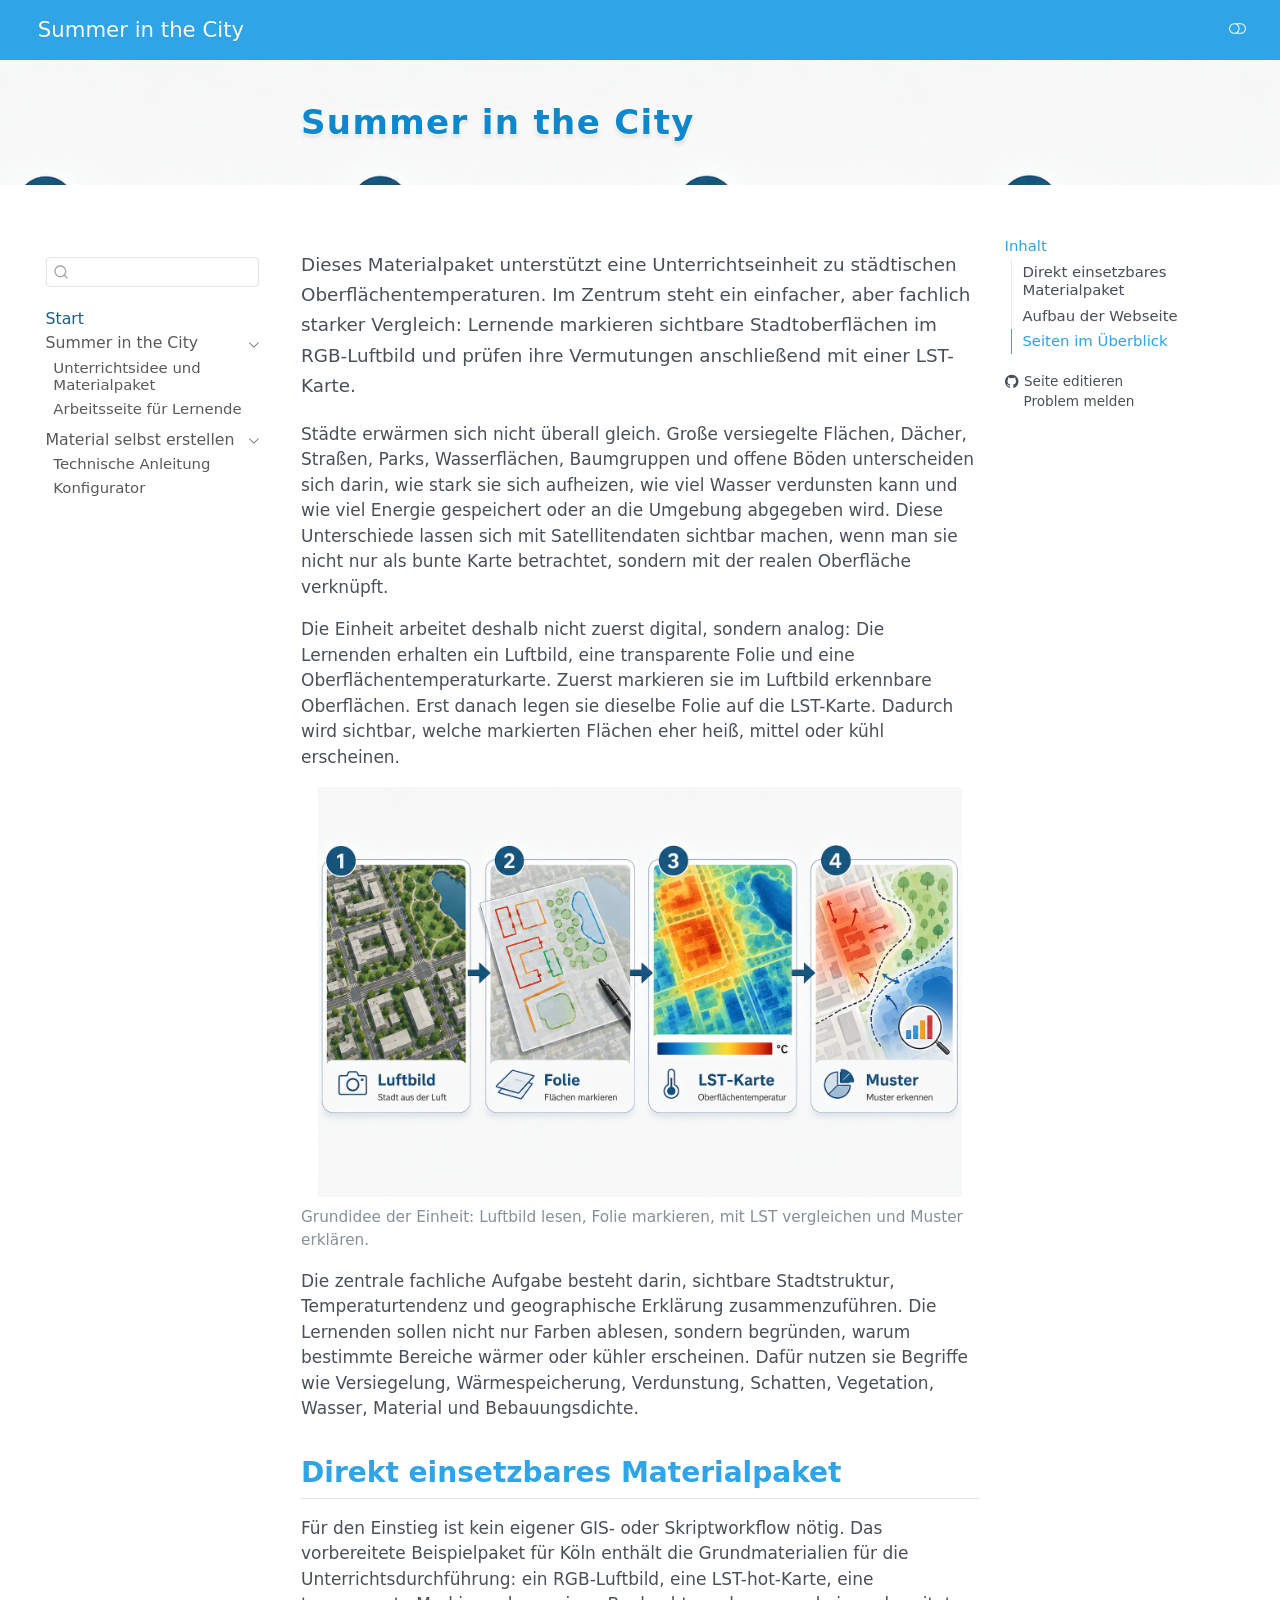
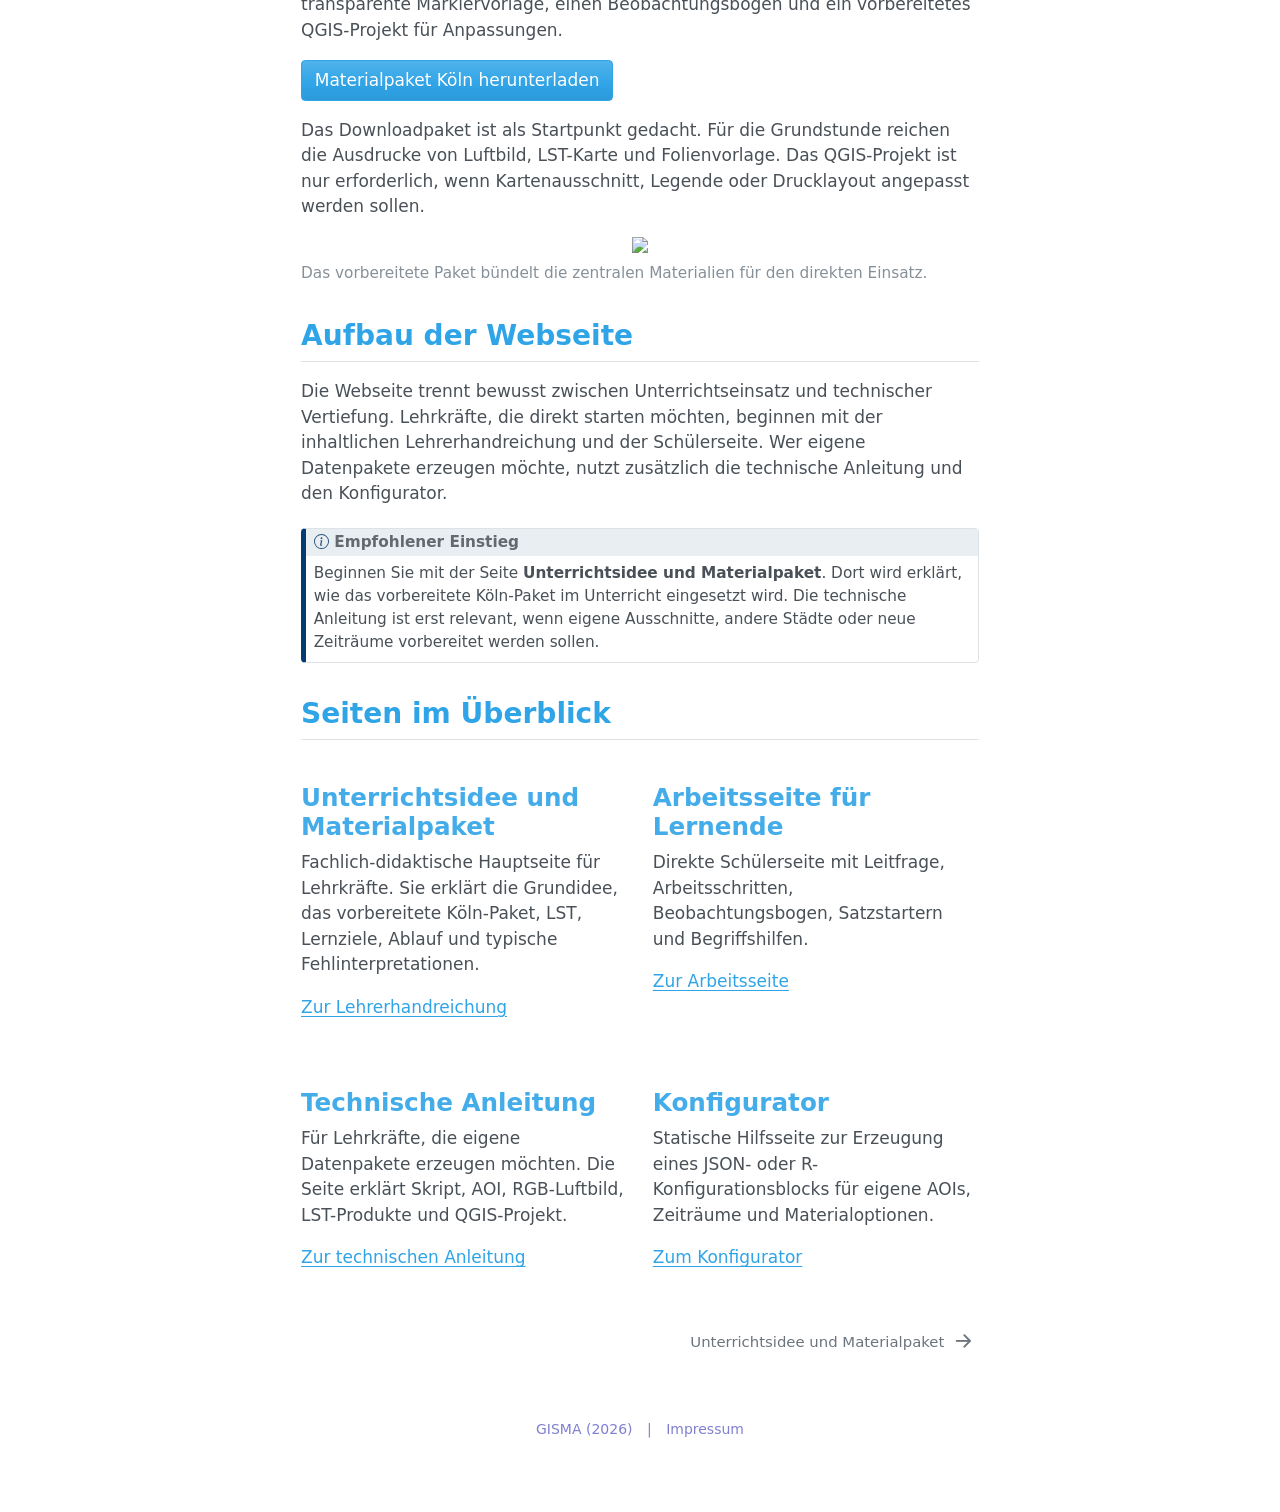
==== commit c71620eb: "uff" ====
--- a/docs/index.html
+++ b/docs/index.html
@@ -383,7 +383,7 @@
 </li>
           <li class="sidebar-item">
   <div class="sidebar-item-container"> 
-  <a href="./pages/schuelerseite_lst_stadtklima.html" class="sidebar-item-text sidebar-link">
+  <a href="./pages/schuelerseite_lst_stadtklima_mittel.html" class="sidebar-item-text sidebar-link">
  <span class="menu-text">Arbeitsseite für Lernende</span></a>
   </div>
 </li>
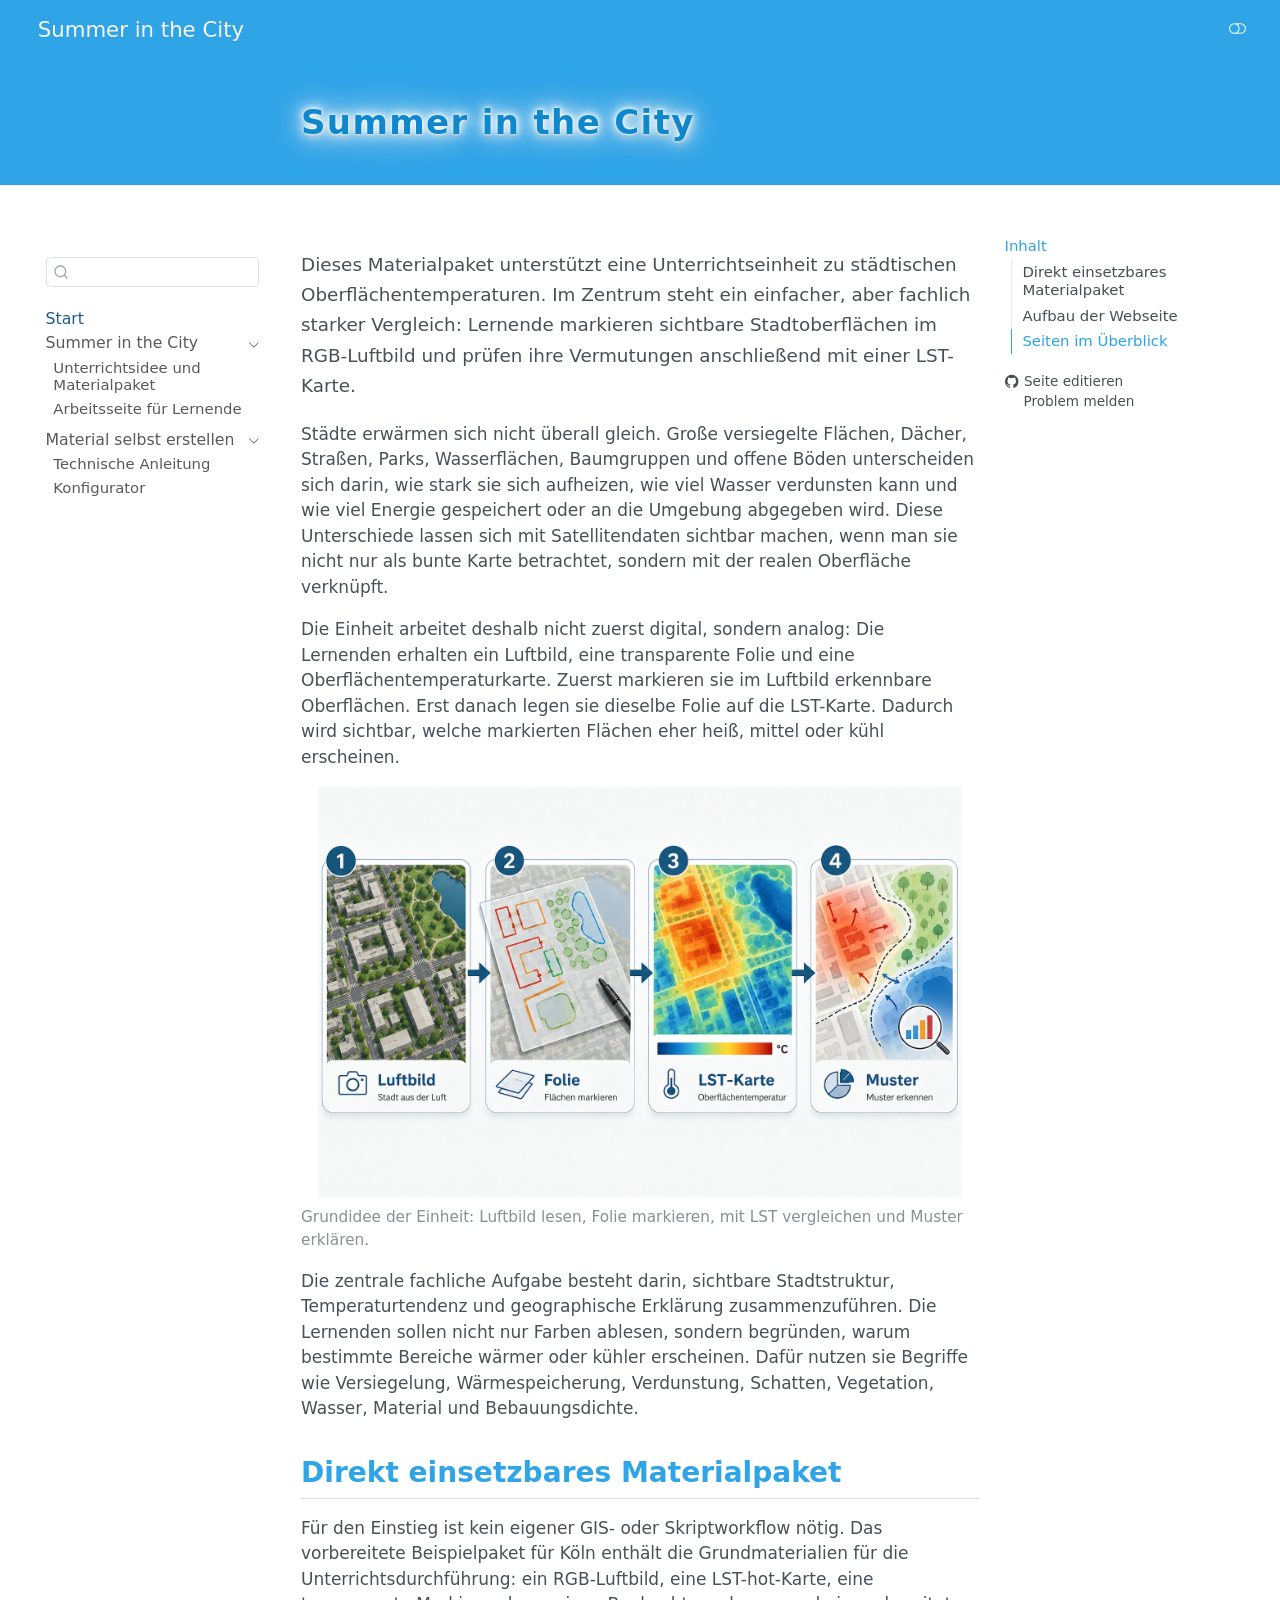
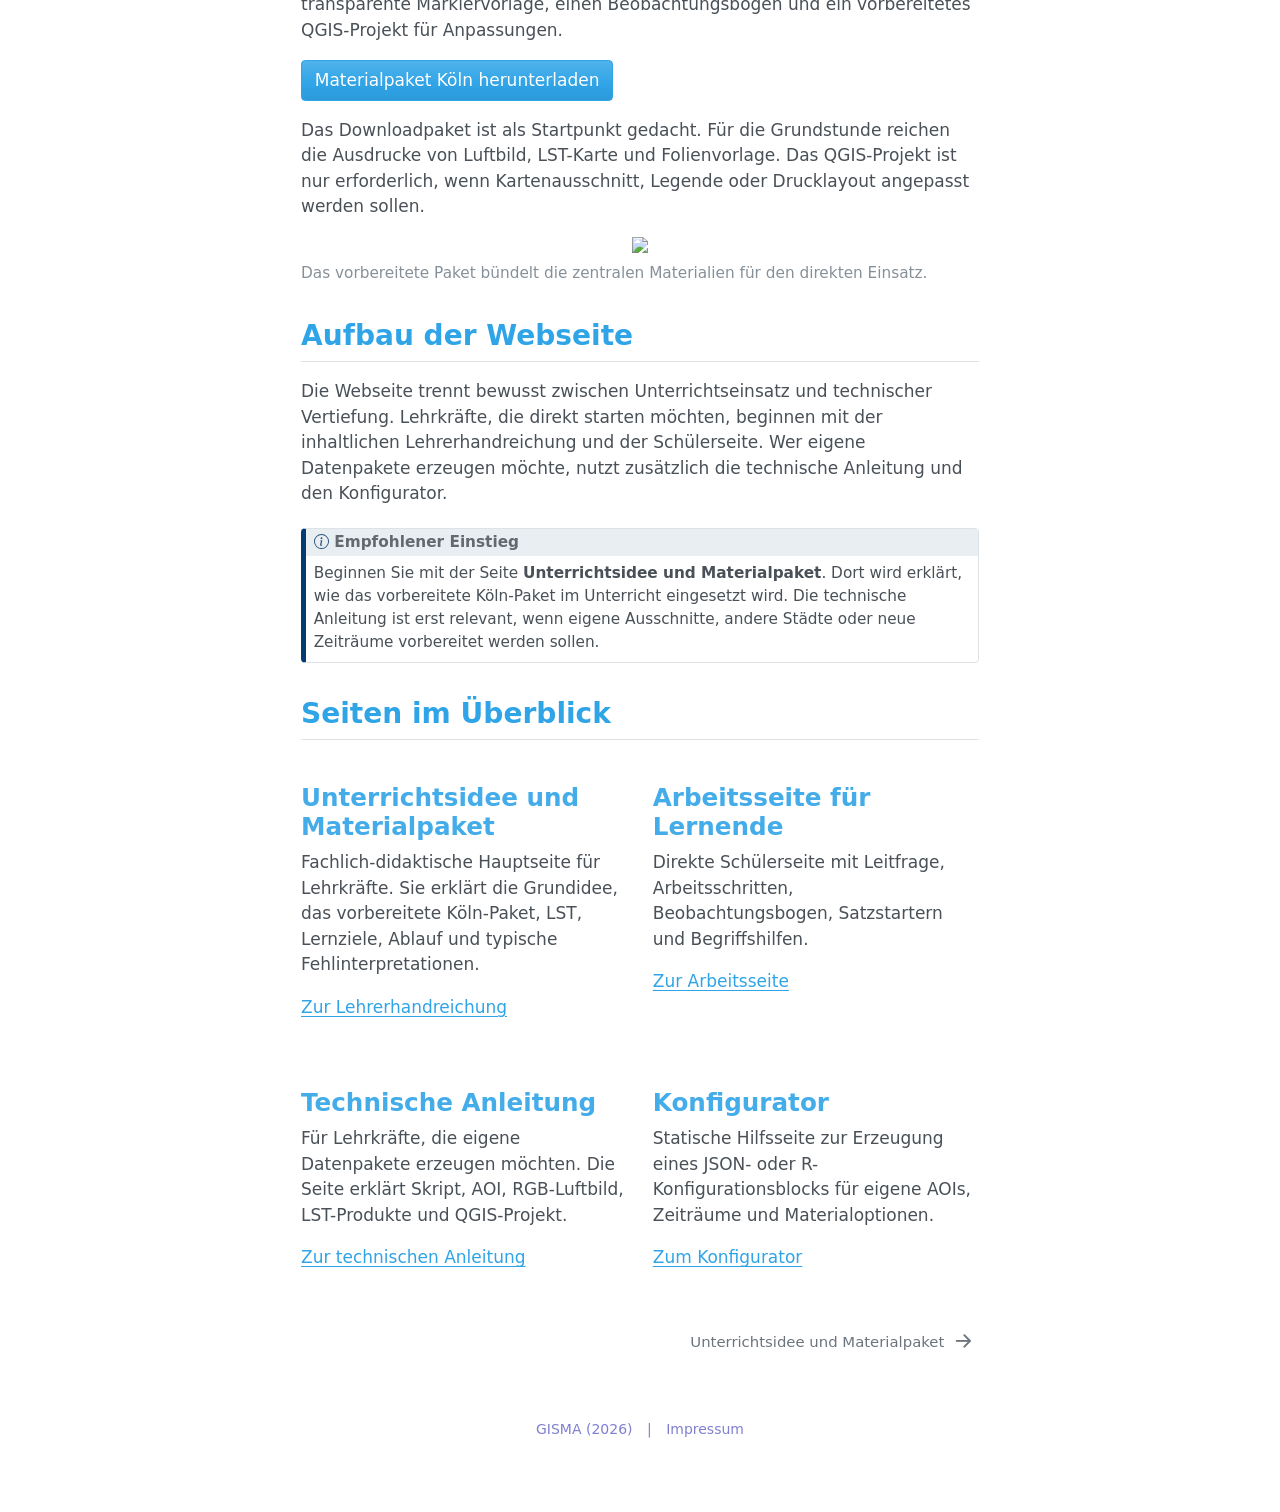
==== commit b9165235: "update" ====
--- a/docs/index.html
+++ b/docs/index.html
@@ -82,13 +82,12 @@
       .quarto-title-block .quarto-title-banner h5,
       .quarto-title-block .quarto-title-banner h6
       {
-        color: black;
+        color: white;
       }
 
       .quarto-title-block .quarto-title-banner {
-        color: black;
-background-image: url(images/figures/fig01_projektidee.png);
-background-size: cover;
+        color: white;
+background: images/01-splash.jpg;
       }
 </style>
 <style>
@@ -124,16 +123,12 @@
 <link rel="stylesheet" href="css/styles.css">
 <meta property="og:title" content="Summer in the City">
 <meta property="og:description" content="Unterrichtsmaterial zu städtischen Oberflächentemperaturen mit Luftbild, Folie und LST-Karte">
-<meta property="og:image" content="https://ogerhub.github.io/summer-in-the-city/images/figures/fig01_projektidee.png">
+<meta property="og:image" content="https://ogerhub.github.io/summer-in-the-city/images/01-splash.jpg">
 <meta property="og:site_name" content="Summer in the City">
-<meta property="og:image:height" content="1001">
-<meta property="og:image:width" content="1572">
 <meta name="twitter:title" content="Summer in the City">
 <meta name="twitter:description" content="Unterrichtsmaterial zu städtischen Oberflächentemperaturen mit Luftbild, Folie und LST-Karte">
-<meta name="twitter:image" content="https://ogerhub.github.io/summer-in-the-city/images/figures/fig01_projektidee.png">
+<meta name="twitter:image" content="https://ogerhub.github.io/summer-in-the-city/images/01-splash.jpg">
 <meta name="twitter:creator" content="@gisma">
-<meta name="twitter:image-height" content="1001">
-<meta name="twitter:image-width" content="1572">
 <meta name="twitter:card" content="summary_large_image">
 </head>
 
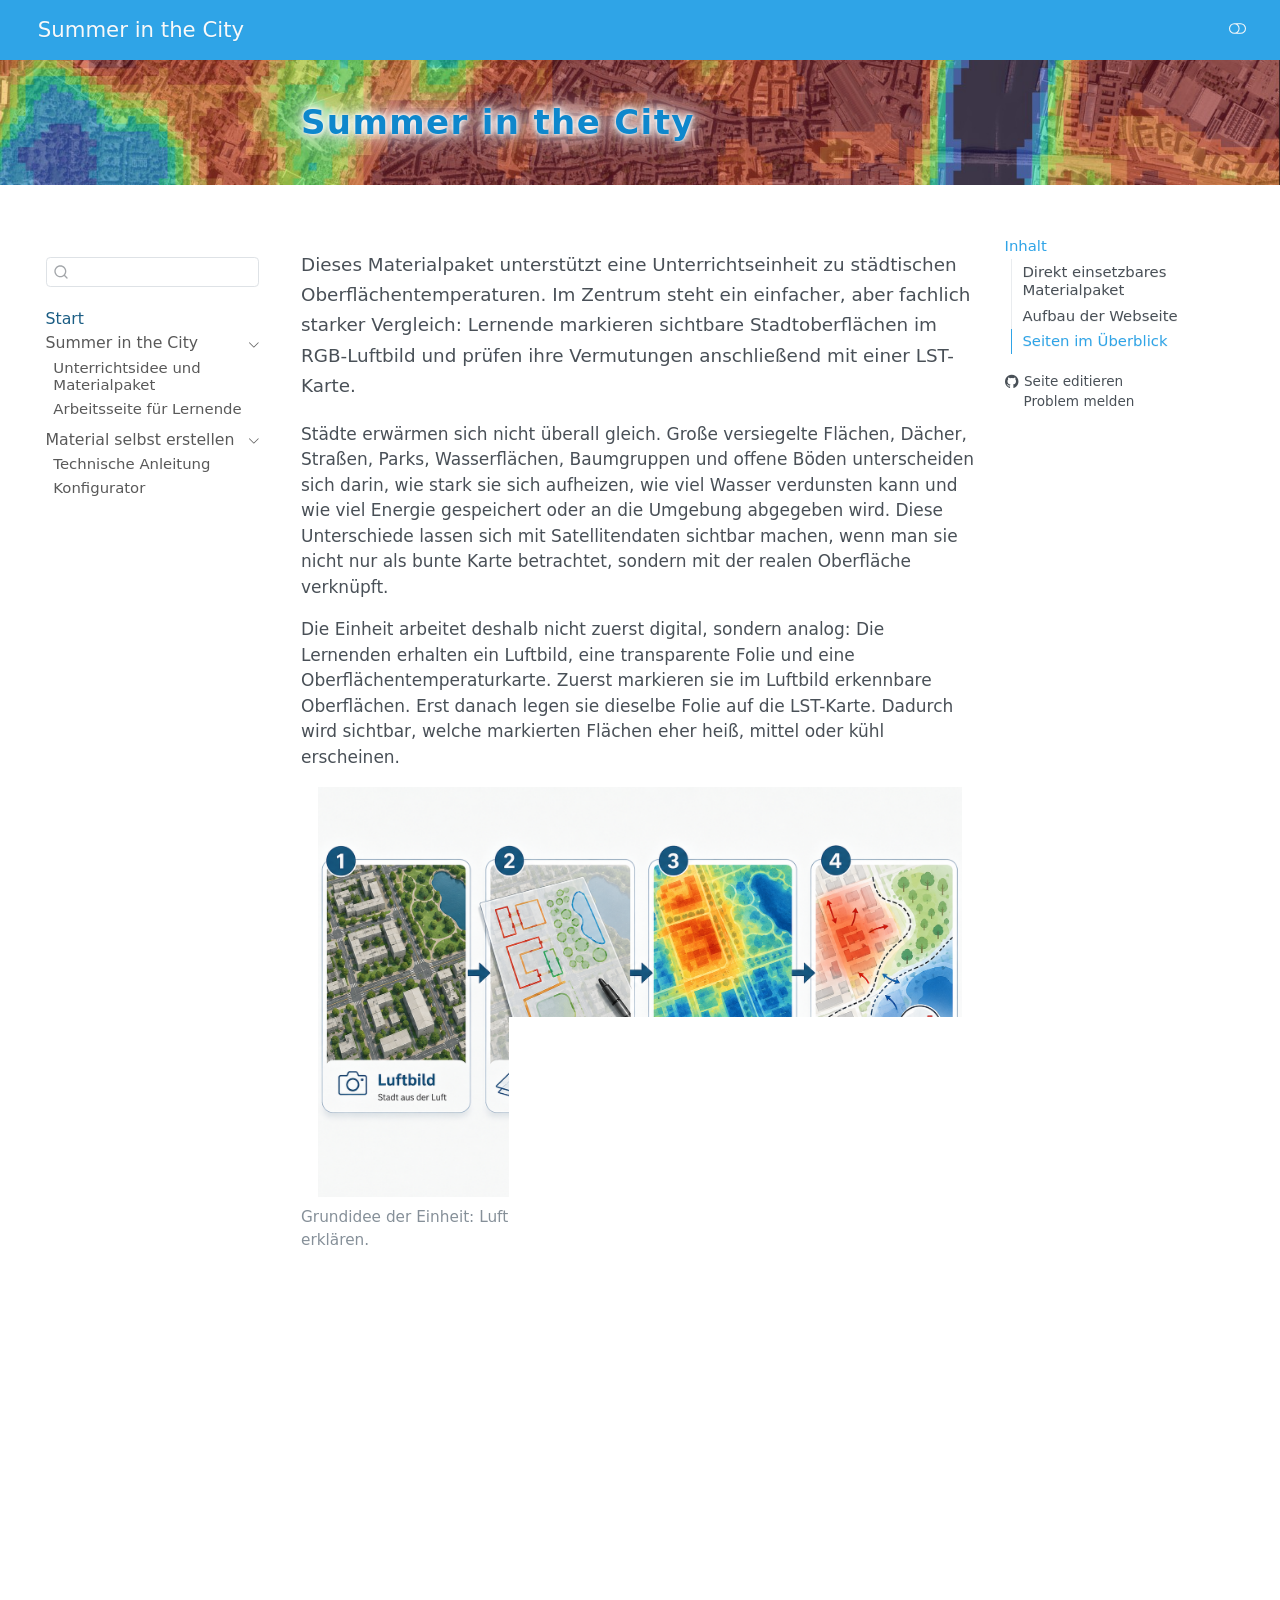
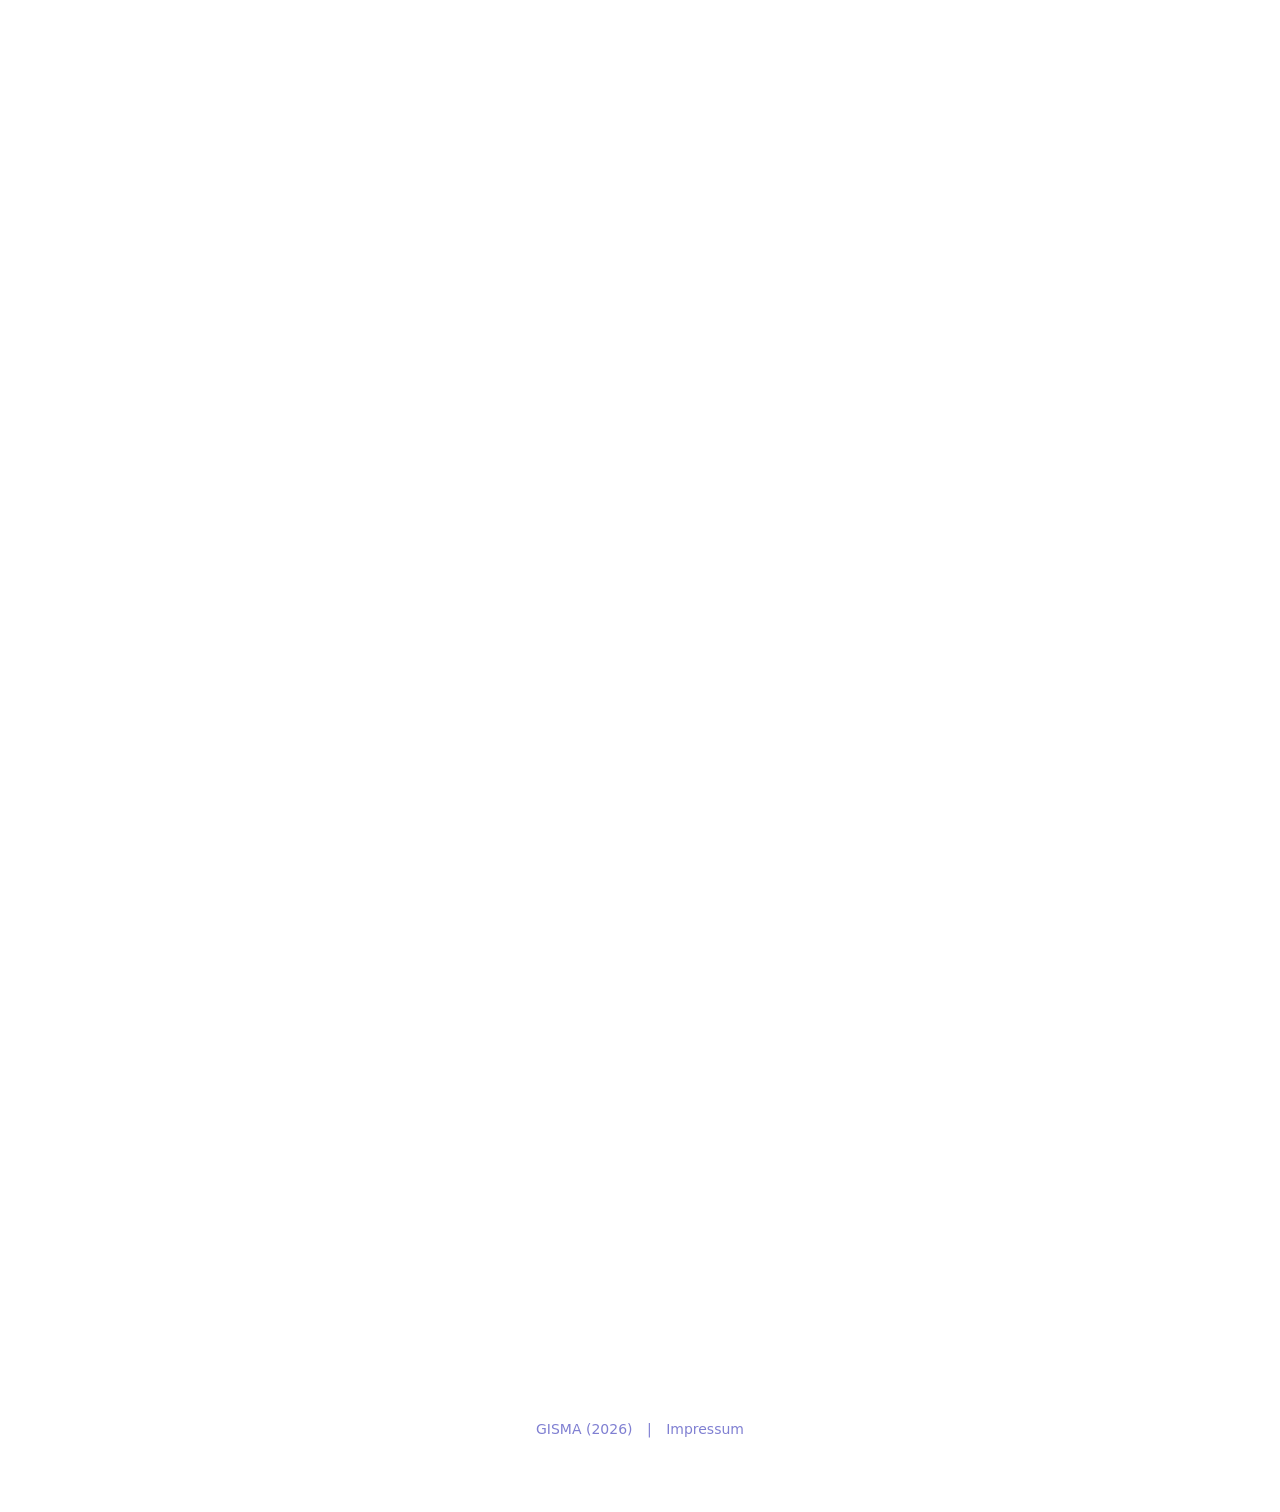
==== commit b321fbcc: "fix" ====
--- a/docs/index.html
+++ b/docs/index.html
@@ -87,7 +87,8 @@
 
       .quarto-title-block .quarto-title-banner {
         color: white;
-background: images/01-splash.jpg;
+background-image: url(images/01-splash.png);
+background-size: cover;
       }
 </style>
 <style>
